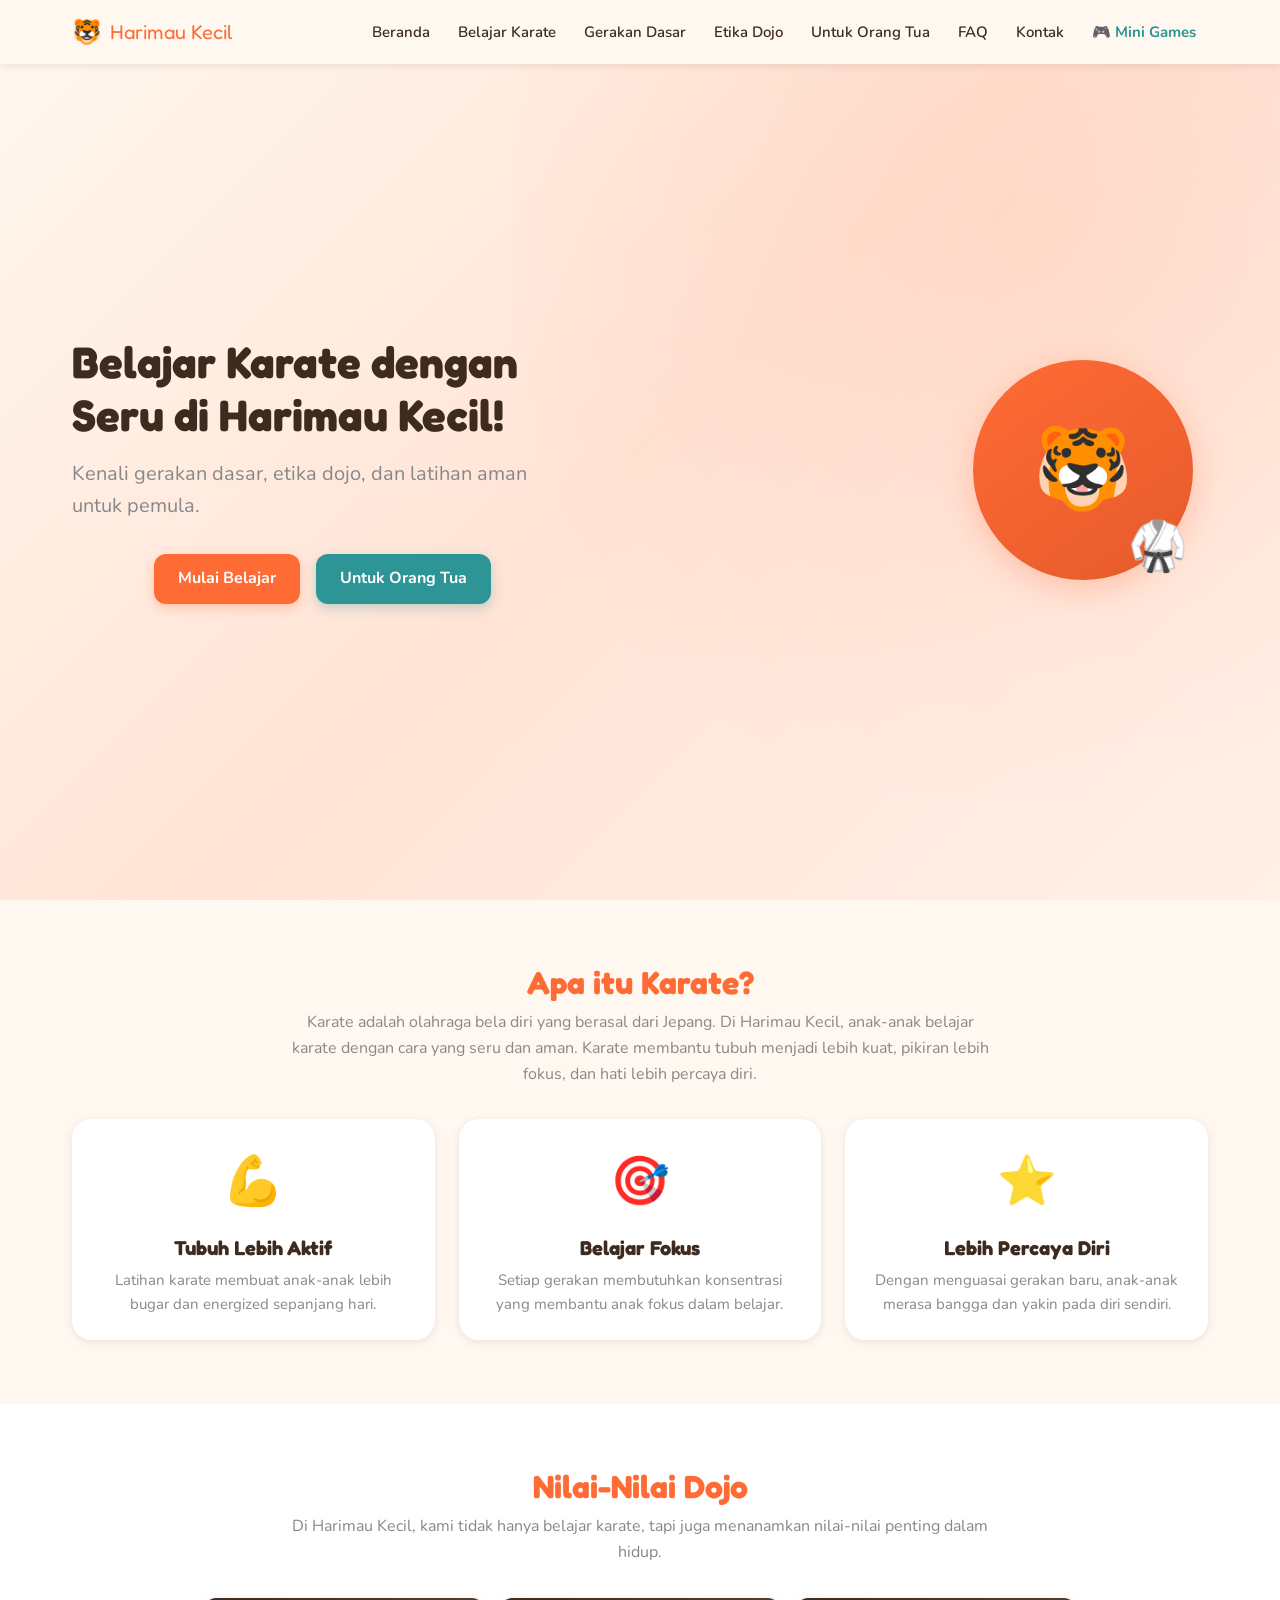
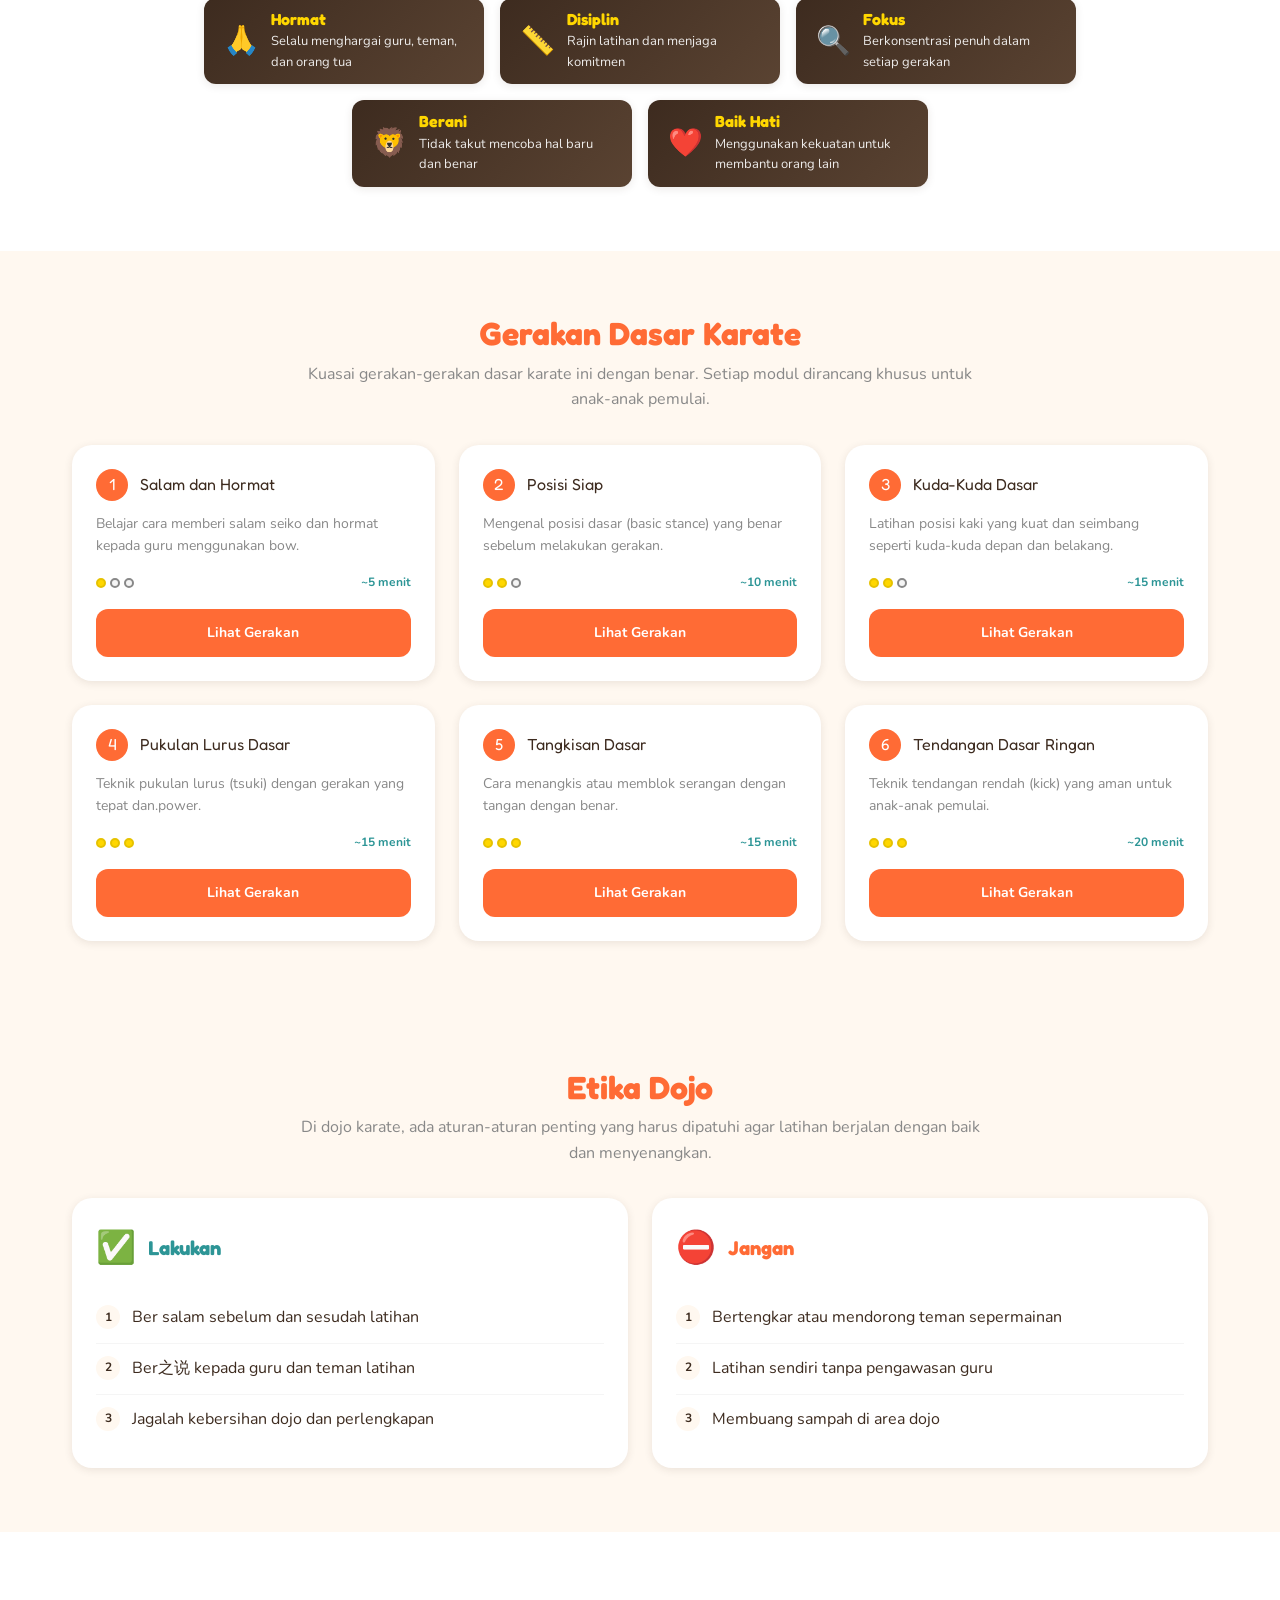
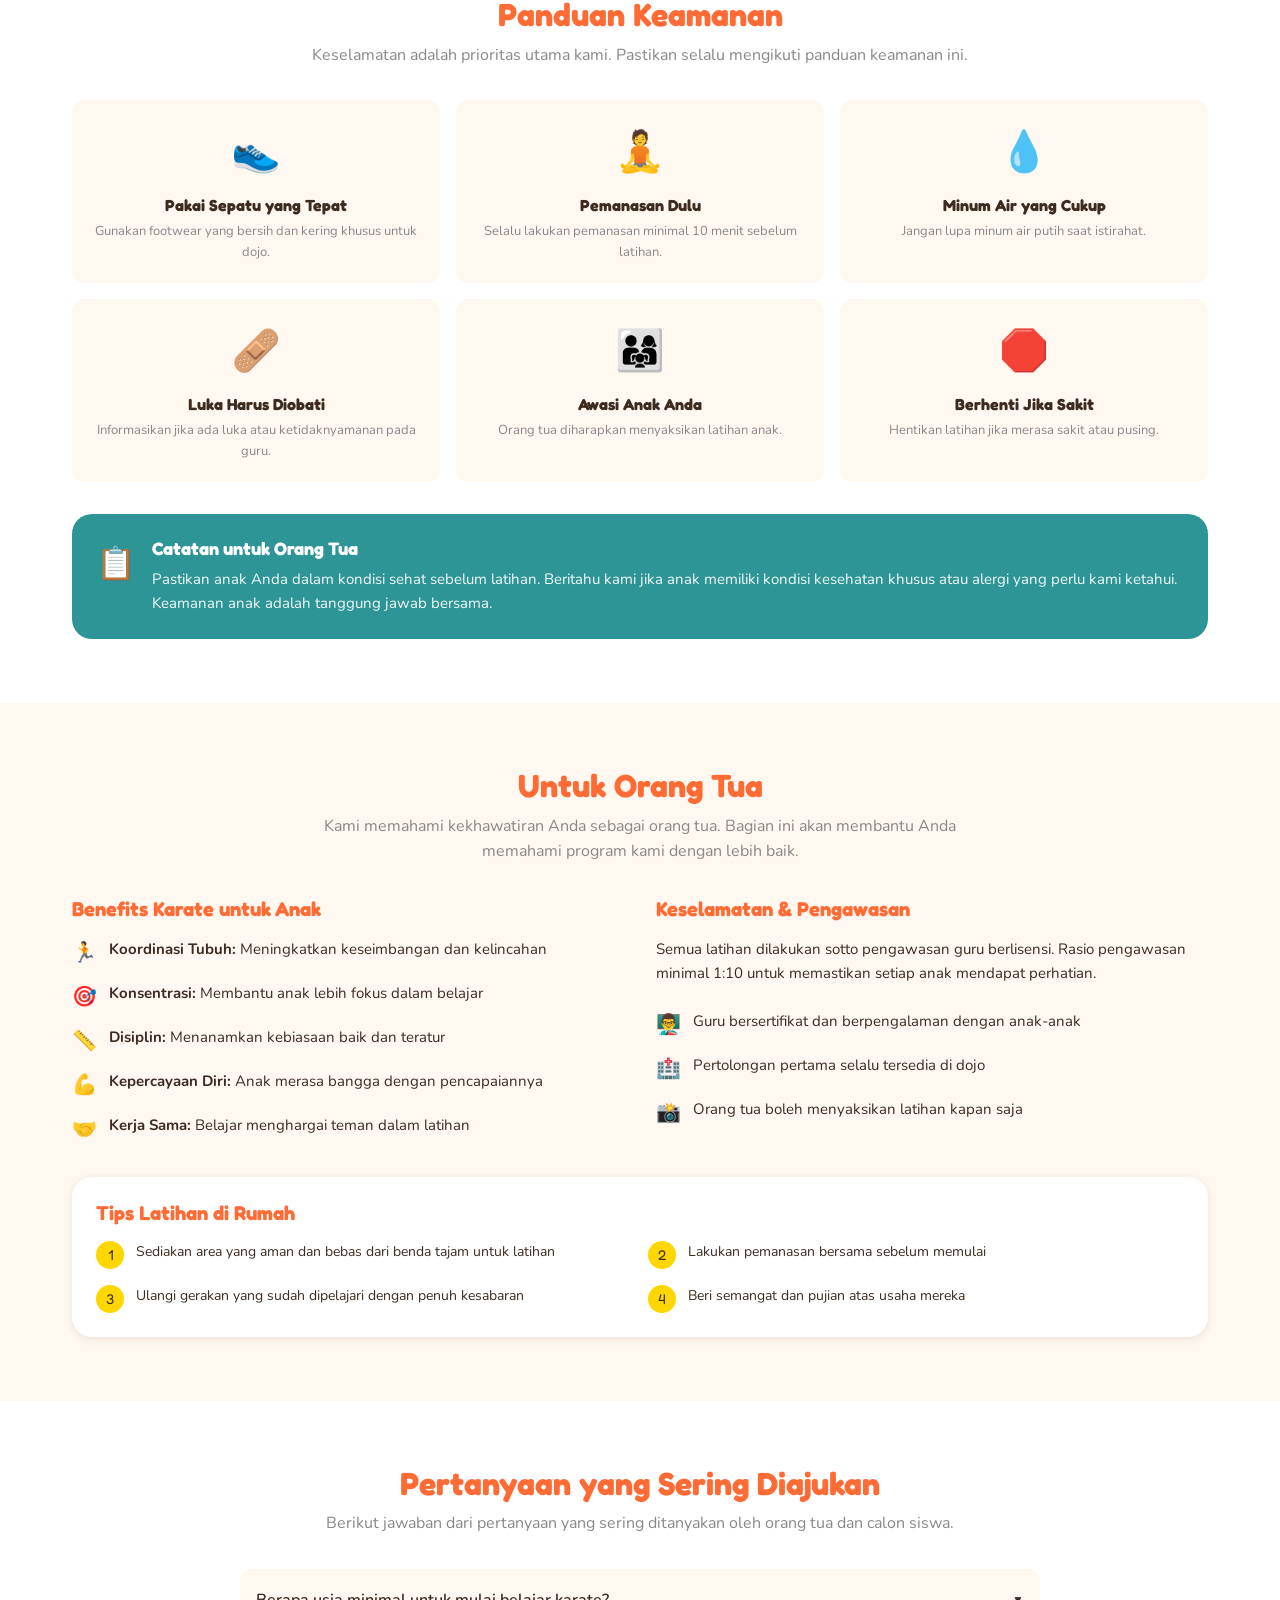
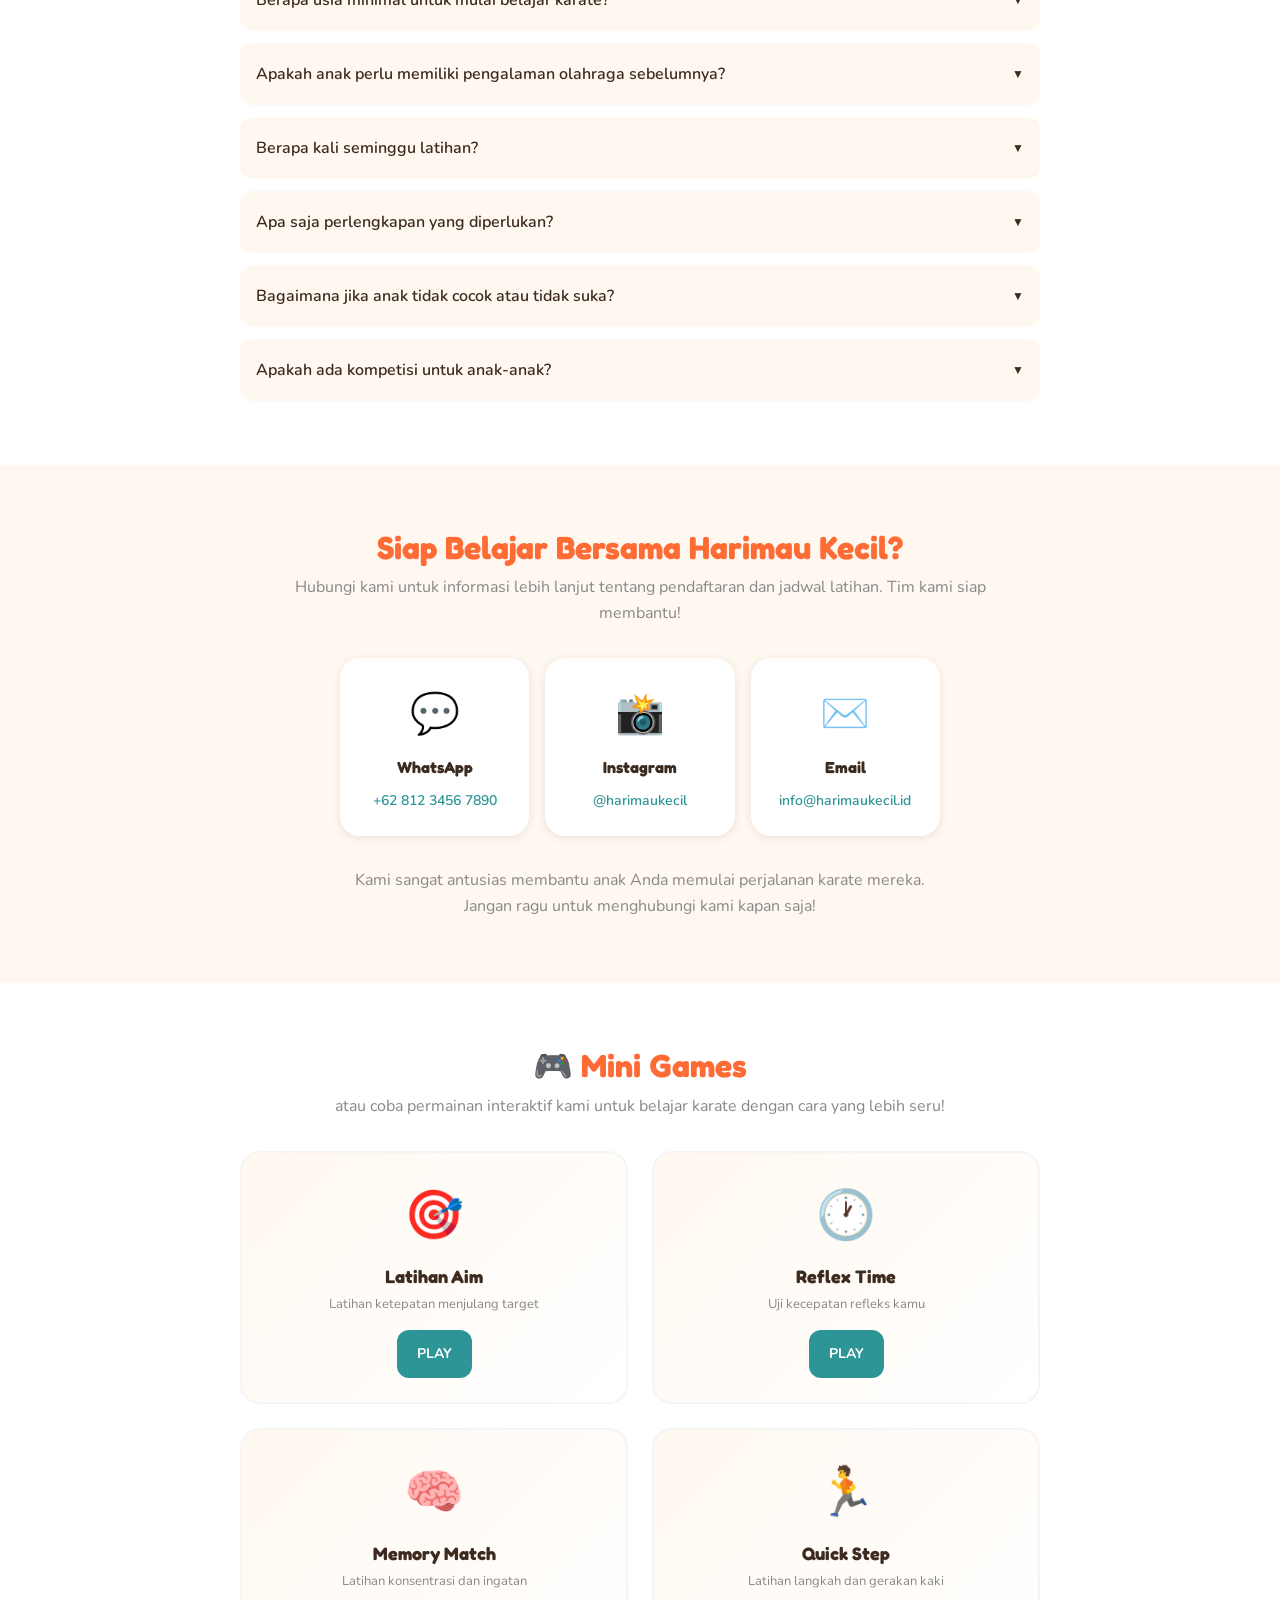
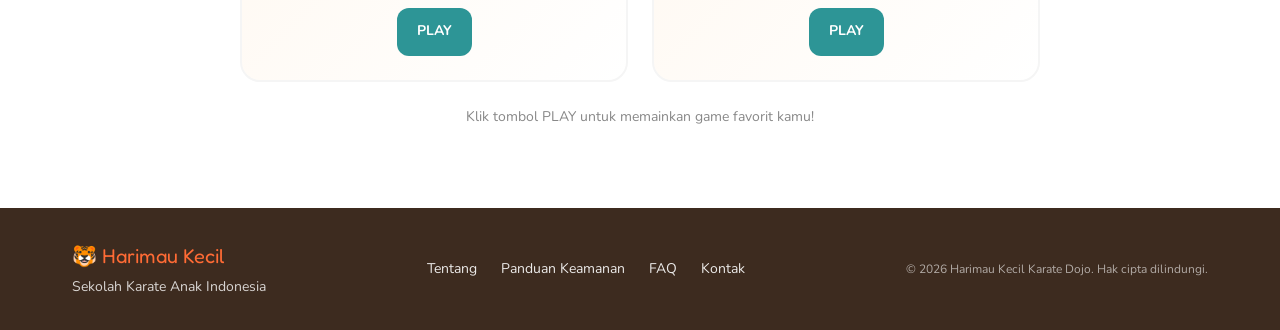
==== harimau-kecil/index.html @ 551cb2fc "feat: add Harimau Kecil info site as /harimau-kecil - 12-section mobile-first Bahasa Indonesia singl" ====
<!DOCTYPE html>
<html lang="id">
<head>
  <meta charset="UTF-8">
  <meta name="viewport" content="width=device-width, initial-scale=1.0">
  <meta name="description" content="Harimau Kecil - Sekolah Karate untuk anak-anak di Indonesia. Belajar karate dengan seru dan aman untuk usia 5-12 tahun.">
  <title>Harimau Kecil - Sekolah Karate Anak</title>
  <link rel="preconnect" href="https://fonts.googleapis.com">
  <link rel="preconnect" href="https://fonts.gstatic.com" crossorigin>
  <link href="https://fonts.googleapis.com/css2?family=Fredoka+One&family=Nunito:wght@400;600;700&display=swap" rel="stylesheet">
  <link rel="stylesheet" href="css/style.css">
</head>
<body>
  <!-- Header -->
  <header class="header" id="header">
    <div class="container header-inner">
      <a href="#beranda" class="logo" aria-label="Harimau Kecil - Beranda">
        <span class="logo-icon">🐯</span>
        <span class="logo-text">Harimau Kecil</span>
      </a>
      <button class="hamburger" id="hamburger" aria-label="Buka menu navigasi" aria-expanded="false">
        <span class="hamburger-line"></span>
        <span class="hamburger-line"></span>
        <span class="hamburger-line"></span>
      </button>
      <nav class="nav" id="nav" aria-label="Navigasi utama">
        <ul class="nav-list">
          <li><a href="#beranda" class="nav-link">Beranda</a></li>
          <li><a href="#belajar" class="nav-link">Belajar Karate</a></li>
          <li><a href="#gerakan" class="nav-link">Gerakan Dasar</a></li>
          <li><a href="#etika" class="nav-link">Etika Dojo</a></li>
          <li><a href="#ortu" class="nav-link">Untuk Orang Tua</a></li>
          <li><a href="#faq" class="nav-link">FAQ</a></li>
          <li><a href="#kontak" class="nav-link">Kontak</a></li>
          <li><a href="/karate-dojo/index.html" class="nav-link nav-games">🎮 Mini Games</a></li>
        </ul>
      </nav>
    </div>
  </header>

  <main>
    <!-- Hero Section -->
    <section class="hero" id="beranda">
      <div class="hero-bg"></div>
      <div class="container hero-content">
        <div class="hero-text">
          <h1 class="hero-title">Belajar Karate dengan Seru di Harimau Kecil!</h1>
          <p class="hero-subtitle">Kenali gerakan dasar, etika dojo, dan latihan aman untuk pemula.</p>
          <div class="hero-cta">
            <a href="#belajar" class="btn btn-primary">Mulai Belajar</a>
            <a href="#ortu" class="btn btn-secondary">Untuk Orang Tua</a>
          </div>
        </div>
        <div class="hero-mascot" aria-label="Mascot harimau kecil berlatih karate">
          <div class="mascot-area">
            <span class="mascot-emoji">🐯</span>
            <span class="mascot-emoji mascot-kick">🥋</span>
          </div>
        </div>
      </div>
    </section>

    <!-- Apa itu Karate -->
    <section class="section" id="belajar">
      <div class="container">
        <h2 class="section-title">Apa itu Karate?</h2>
        <p class="section-intro">Karate adalah olahraga bela diri yang berasal dari Jepang. Di Harimau Kecil, anak-anak belajar karate dengan cara yang seru dan aman. Karate membantu tubuh menjadi lebih kuat, pikiran lebih fokus, dan hati lebih percaya diri.</p>
        <div class="benefits-grid">
          <div class="benefit-card" data-animate="fade-up">
            <div class="benefit-icon">💪</div>
            <h3 class="benefit-title">Tubuh Lebih Aktif</h3>
            <p class="benefit-desc">Latihan karate membuat anak-anak lebih bugar dan energized sepanjang hari.</p>
          </div>
          <div class="benefit-card" data-animate="fade-up">
            <div class="benefit-icon">🎯</div>
            <h3 class="benefit-title">Belajar Fokus</h3>
            <p class="benefit-desc">Setiap gerakan membutuhkan konsentrasi yang membantu anak fokus dalam belajar.</p>
          </div>
          <div class="benefit-card" data-animate="fade-up">
            <div class="benefit-icon">⭐</div>
            <h3 class="benefit-title">Lebih Percaya Diri</h3>
            <p class="benefit-desc">Dengan menguasai gerakan baru, anak-anak merasa bangga dan yakin pada diri sendiri.</p>
          </div>
        </div>
      </div>
    </section>

    <!-- Nilai Dojo -->
    <section class="section section-nilai" id="nilai">
      <div class="container">
        <h2 class="section-title">Nilai-Nilai Dojo</h2>
        <p class="section-intro">Di Harimau Kecil, kami tidak hanya belajar karate, tapi juga menanamkan nilai-nilai penting dalam hidup.</p>
        <div class="nilai-badges">
          <div class="nilai-badge" data-animate="fade-up">
            <div class="nilai-icon">🙏</div>
            <div class="nilai-content">
              <h3 class="nilai-title">Hormat</h3>
              <p class="nilai-desc">Selalu menghargai guru, teman, dan orang tua</p>
            </div>
          </div>
          <div class="nilai-badge" data-animate="fade-up">
            <div class="nilai-icon">📏</div>
            <div class="nilai-content">
              <h3 class="nilai-title">Disiplin</h3>
              <p class="nilai-desc">Rajin latihan dan menjaga komitmen</p>
            </div>
          </div>
          <div class="nilai-badge" data-animate="fade-up">
            <div class="nilai-icon">🔍</div>
            <div class="nilai-content">
              <h3 class="nilai-title">Fokus</h3>
              <p class="nilai-desc">Berkonsentrasi penuh dalam setiap gerakan</p>
            </div>
          </div>
          <div class="nilai-badge" data-animate="fade-up">
            <div class="nilai-icon">🦁</div>
            <div class="nilai-content">
              <h3 class="nilai-title">Berani</h3>
              <p class="nilai-desc">Tidak takut mencoba hal baru dan benar</p>
            </div>
          </div>
          <div class="nilai-badge" data-animate="fade-up">
            <div class="nilai-icon">❤️</div>
            <div class="nilai-content">
              <h3 class="nilai-title">Baik Hati</h3>
              <p class="nilai-desc">Menggunakan kekuatan untuk membantu orang lain</p>
            </div>
          </div>
        </div>
      </div>
    </section>

    <!-- Gerakan Dasar -->
    <section class="section" id="gerakan">
      <div class="container">
        <h2 class="section-title">Gerakan Dasar Karate</h2>
        <p class="section-intro">Kuasai gerakan-gerakan dasar karate ini dengan benar. Setiap modul dirancang khusus untuk anak-anak pemulai.</p>
        <div class="modules-grid">
          <!-- Modul 1 -->
          <div class="module-card" data-animate="fade-up">
            <div class="module-header">
              <span class="module-number">1</span>
              <span class="module-title">Salam dan Hormat</span>
            </div>
            <p class="module-desc">Belajar cara memberi salam seiko dan hormat kepada guru menggunakan bow.</p>
            <div class="module-meta">
              <div class="difficulty">
                <span class="dot dot-filled"></span>
                <span class="dot"></span>
                <span class="dot"></span>
              </div>
              <span class="time-estimate">~5 menit</span>
            </div>
            <button class="btn btn-module" data-module="1" aria-label="Lihat gerakan Modul 1">Lihat Gerakan</button>
          </div>

          <!-- Modul 2 -->
          <div class="module-card" data-animate="fade-up">
            <div class="module-header">
              <span class="module-number">2</span>
              <span class="module-title">Posisi Siap</span>
            </div>
            <p class="module-desc">Mengenal posisi dasar (basic stance) yang benar sebelum melakukan gerakan.</p>
            <div class="module-meta">
              <div class="difficulty">
                <span class="dot dot-filled"></span>
                <span class="dot dot-filled"></span>
                <span class="dot"></span>
              </div>
              <span class="time-estimate">~10 menit</span>
            </div>
            <button class="btn btn-module" data-module="2" aria-label="Lihat gerakan Modul 2">Lihat Gerakan</button>
          </div>

          <!-- Modul 3 -->
          <div class="module-card" data-animate="fade-up">
            <div class="module-header">
              <span class="module-number">3</span>
              <span class="module-title">Kuda-Kuda Dasar</span>
            </div>
            <p class="module-desc">Latihan posisi kaki yang kuat dan seimbang seperti kuda-kuda depan dan belakang.</p>
            <div class="module-meta">
              <div class="difficulty">
                <span class="dot dot-filled"></span>
                <span class="dot dot-filled"></span>
                <span class="dot"></span>
              </div>
              <span class="time-estimate">~15 menit</span>
            </div>
            <button class="btn btn-module" data-module="3" aria-label="Lihat gerakan Modul 3">Lihat Gerakan</button>
          </div>

          <!-- Modul 4 -->
          <div class="module-card" data-animate="fade-up">
            <div class="module-header">
              <span class="module-number">4</span>
              <span class="module-title">Pukulan Lurus Dasar</span>
            </div>
            <p class="module-desc">Teknik pukulan lurus (tsuki) dengan gerakan yang tepat dan.power.</p>
            <div class="module-meta">
              <div class="difficulty">
                <span class="dot dot-filled"></span>
                <span class="dot dot-filled"></span>
                <span class="dot dot-filled"></span>
              </div>
              <span class="time-estimate">~15 menit</span>
            </div>
            <button class="btn btn-module" data-module="4" aria-label="Lihat gerakan Modul 4">Lihat Gerakan</button>
          </div>

          <!-- Modul 5 -->
          <div class="module-card" data-animate="fade-up">
            <div class="module-header">
              <span class="module-number">5</span>
              <span class="module-title">Tangkisan Dasar</span>
            </div>
            <p class="module-desc">Cara menangkis atau memblok serangan dengan tangan dengan benar.</p>
            <div class="module-meta">
              <div class="difficulty">
                <span class="dot dot-filled"></span>
                <span class="dot dot-filled"></span>
                <span class="dot dot-filled"></span>
              </div>
              <span class="time-estimate">~15 menit</span>
            </div>
            <button class="btn btn-module" data-module="5" aria-label="Lihat gerakan Modul 5">Lihat Gerakan</button>
          </div>

          <!-- Modul 6 -->
          <div class="module-card" data-animate="fade-up">
            <div class="module-header">
              <span class="module-number">6</span>
              <span class="module-title">Tendangan Dasar Ringan</span>
            </div>
            <p class="module-desc">Teknik tendangan rendah (kick) yang aman untuk anak-anak pemulai.</p>
            <div class="module-meta">
              <div class="difficulty">
                <span class="dot dot-filled"></span>
                <span class="dot dot-filled"></span>
                <span class="dot dot-filled"></span>
              </div>
              <span class="time-estimate">~20 menit</span>
            </div>
            <button class="btn btn-module" data-module="6" aria-label="Lihat gerakan Modul 6">Lihat Gerakan</button>
          </div>
        </div>
      </div>
    </section>

    <!-- Etika Dojo -->
    <section class="section section-etika" id="etika">
      <div class="container">
        <h2 class="section-title">Etika Dojo</h2>
        <p class="section-intro">Di dojo karate, ada aturan-aturan penting yang harus dipatuhi agar latihan berjalan dengan baik dan menyenangkan.</p>
        <div class="etika-grid">
          <div class="etika-card etika-do" data-animate="fade-up">
            <div class="etika-header">
              <span class="etika-icon">✅</span>
              <h3 class="etika-title">Lakukan</h3>
            </div>
            <ul class="etika-list">
              <li>
                <span class="etika-bullet">1</span>
                <span>Ber salam sebelum dan sesudah latihan</span>
              </li>
              <li>
                <span class="etika-bullet">2</span>
                <span>Ber之说 kepada guru dan teman latihan</span>
              </li>
              <li>
                <span class="etika-bullet">3</span>
                <span>Jagalah kebersihan dojo dan perlengkapan</span>
              </li>
            </ul>
          </div>
          <div class="etika-card etika-dont" data-animate="fade-up">
            <div class="etika-header">
              <span class="etika-icon">⛔</span>
              <h3 class="etika-title">Jangan</h3>
            </div>
            <ul class="etika-list">
              <li>
                <span class="etika-bullet">1</span>
                <span>Bertengkar atau mendorong teman sepermainan</span>
              </li>
              <li>
                <span class="etika-bullet">2</span>
                <span>Latihan sendiri tanpa pengawasan guru</span>
              </li>
              <li>
                <span class="etika-bullet">3</span>
                <span>Membuang sampah di area dojo</span>
              </li>
            </ul>
          </div>
        </div>
      </div>
    </section>

    <!-- Keamanan -->
    <section class="section section-keamanan" id="keamanan">
      <div class="container">
        <h2 class="section-title">Panduan Keamanan</h2>
        <p class="section-intro">Keselamatan adalah prioritas utama kami. Pastikan selalu mengikuti panduan keamanan ini.</p>
        <div class="safety-grid">
          <div class="safety-card" data-animate="fade-up">
            <div class="safety-icon">👟</div>
            <h3 class="safety-title">Pakai Sepatu yang Tepat</h3>
            <p class="safety-desc">Gunakan footwear yang bersih dan kering khusus untuk dojo.</p>
          </div>
          <div class="safety-card" data-animate="fade-up">
            <div class="safety-icon">🧘</div>
            <h3 class="safety-title">Pemanasan Dulu</h3>
            <p class="safety-desc">Selalu lakukan pemanasan minimal 10 menit sebelum latihan.</p>
          </div>
          <div class="safety-card" data-animate="fade-up">
            <div class="safety-icon">💧</div>
            <h3 class="safety-title">Minum Air yang Cukup</h3>
            <p class="safety-desc">Jangan lupa minum air putih saat istirahat.</p>
          </div>
          <div class="safety-card" data-animate="fade-up">
            <div class="safety-icon">🩹</div>
            <h3 class="safety-title">Luka Harus Diobati</h3>
            <p class="safety-desc">Informasikan jika ada luka atau ketidaknyamanan pada guru.</p>
          </div>
          <div class="safety-card" data-animate="fade-up">
            <div class="safety-icon">👨‍👩‍👧</div>
            <h3 class="safety-title">Awasi Anak Anda</h3>
            <p class="safety-desc">Orang tua diharapkan menyaksikan latihan anak.</p>
          </div>
          <div class="safety-card" data-animate="fade-up">
            <div class="safety-icon">🛑</div>
            <h3 class="safety-title">Berhenti Jika Sakit</h3>
            <p class="safety-desc">Hentikan latihan jika merasa sakit atau pusing.</p>
          </div>
        </div>
        <div class="parent-note" data-animate="fade-up">
          <div class="parent-note-icon">📋</div>
          <div class="parent-note-content">
            <h4 class="parent-note-title">Catatan untuk Orang Tua</h4>
            <p class="parent-note-text">Pastikan anak Anda dalam kondisi sehat sebelum latihan. Beritahu kami jika anak memiliki kondisi kesehatan khusus atau alergi yang perlu kami ketahui. Keamanan anak adalah tanggung jawab bersama.</p>
          </div>
        </div>
      </div>
    </section>

    <!-- Untuk Orang Tua -->
    <section class="section section-ortu" id="ortu">
      <div class="container">
        <h2 class="section-title">Untuk Orang Tua</h2>
        <p class="section-intro">Kami memahami kekhawatiran Anda sebagai orang tua. Bagian ini akan membantu Anda memahami program kami dengan lebih baik.</p>
        
        <div class="ortu-grid">
          <div class="ortu-benefits" data-animate="fade-up">
            <h3 class="ortu-subtitle">Benefits Karate untuk Anak</h3>
            <ul class="ortu-list">
              <li>
                <span class="ortu-icon">🏃</span>
                <span><strong>Koordinasi Tubuh:</strong> Meningkatkan keseimbangan dan kelincahan</span>
              </li>
              <li>
                <span class="ortu-icon">🎯</span>
                <span><strong>Konsentrasi:</strong> Membantu anak lebih fokus dalam belajar</span>
              </li>
              <li>
                <span class="ortu-icon">📏</span>
                <span><strong>Disiplin:</strong> Menanamkan kebiasaan baik dan teratur</span>
              </li>
              <li>
                <span class="ortu-icon">💪</span>
                <span><strong>Kepercayaan Diri:</strong> Anak merasa bangga dengan pencapaiannya</span>
              </li>
              <li>
                <span class="ortu-icon">🤝</span>
                <span><strong>Kerja Sama:</strong> Belajar menghargai teman dalam latihan</span>
              </li>
            </ul>
          </div>
          
          <div class="ortu-safety" data-animate="fade-up">
            <h3 class="ortu-subtitle">Keselamatan & Pengawasan</h3>
            <p class="ortu-text">Semua latihan dilakukan sotto pengawasan guru berlisensi. Rasio pengawasan minimal 1:10 untuk memastikan setiap anak mendapat perhatian.</p>
            <ul class="ortu-list">
              <li>
                <span class="ortu-icon">👨‍🏫</span>
                <span>Guru bersertifikat dan berpengalaman dengan anak-anak</span>
              </li>
              <li>
                <span class="ortu-icon">🏥</span>
                <span>Pertolongan pertama selalu tersedia di dojo</span>
              </li>
              <li>
                <span class="ortu-icon">📸</span>
                <span>Orang tua boleh menyaksikan latihan kapan saja</span>
              </li>
            </ul>
          </div>
        </div>
        
        <div class="home-practice" data-animate="fade-up">
          <h3 class="ortu-subtitle">Tips Latihan di Rumah</h3>
          <div class="practice-tips">
            <div class="practice-tip">
              <span class="practice-number">1</span>
              <p>Sediakan area yang aman dan bebas dari benda tajam untuk latihan</p>
            </div>
            <div class="practice-tip">
              <span class="practice-number">2</span>
              <p>Lakukan pemanasan bersama sebelum memulai</p>
            </div>
            <div class="practice-tip">
              <span class="practice-number">3</span>
              <p>Ulangi gerakan yang sudah dipelajari dengan penuh kesabaran</p>
            </div>
            <div class="practice-tip">
              <span class="practice-number">4</span>
              <p>Beri semangat dan pujian atas usaha mereka</p>
            </div>
          </div>
        </div>
      </div>
    </section>

    <!-- FAQ -->
    <section class="section section-faq" id="faq">
      <div class="container">
        <h2 class="section-title">Pertanyaan yang Sering Diajukan</h2>
        <p class="section-intro">Berikut jawaban dari pertanyaan yang sering ditanyakan oleh orang tua dan calon siswa.</p>
        <div class="faq-list" role="list">
          <div class="faq-item" role="listitem">
            <button class="faq-question" aria-expanded="false" aria-controls="faq-1">
              <span class="faq-question-text">Berapa usia minimal untuk mulai belajar karate?</span>
              <span class="faq-icon" aria-hidden="true">▼</span>
            </button>
            <div class="faq-answer" id="faq-1" hidden>
              <p>Usia minimal untuk bergabung adalah 5 tahun. Pada usia ini, anak sudah memiliki kemampuan motorik yang cukup untuk mengikuti latihan dasar dengan baik.</p>
            </div>
          </div>
          <div class="faq-item" role="listitem">
            <button class="faq-question" aria-expanded="false" aria-controls="faq-2">
              <span class="faq-question-text">Apakah anak perlu memiliki pengalaman olahraga sebelumnya?</span>
              <span class="faq-icon" aria-hidden="true">▼</span>
            </button>
            <div class="faq-answer" id="faq-2" hidden>
              <p>Tidak perlu. Program kami dirancang khusus untuk pemula. Anak akan belajar semua gerakan dasar dari awal secara bertahap.</p>
            </div>
          </div>
          <div class="faq-item" role="listitem">
            <button class="faq-question" aria-expanded="false" aria-controls="faq-3">
              <span class="faq-question-text">Berapa kali seminggu latihan?</span>
              <span class="faq-icon" aria-hidden="true">▼</span>
            </button>
            <div class="faq-answer" id="faq-3" hidden>
              <p>Untuk pemula, kami menyarankan 2 kali seminggu. Seiring kemajuan, frekuensi dapat ditambah sesuai kemampuan dan jadwal anak.</p>
            </div>
          </div>
          <div class="faq-item" role="listitem">
            <button class="faq-question" aria-expanded="false" aria-controls="faq-4">
              <span class="faq-question-text">Apa saja perlengkapan yang diperlukan?</span>
              <span class="faq-icon" aria-hidden="true">▼</span>
            </button>
            <div class="faq-answer" id="faq-4" hidden>
              <p>Untuk pemula, anak只需要 pakaian longgar yang nyaman dan bersih. Peralatan seperti pet (bantalan) dan helm akan disediakan oleh dojo.</p>
            </div>
          </div>
          <div class="faq-item" role="listitem">
            <button class="faq-question" aria-expanded="false" aria-controls="faq-5">
              <span class="faq-question-text">Bagaimana jika anak tidak cocok atau tidak suka?</span>
              <span class="faq-icon" aria-hidden="true">▼</span>
            </button>
            <div class="faq-answer" id="faq-5" hidden>
              <p>Kami menyediakan masa percobaan 4 pertemuan. Jika setelah itu anak tidak cocok, kami akan mengembalikan biaya sisa latihan. Kebahagiaan anak adalah prioritas kami.</p>
            </div>
          </div>
          <div class="faq-item" role="listitem">
            <button class="faq-question" aria-expanded="false" aria-controls="faq-6">
              <span class="faq-question-text">Apakah ada kompetisi untuk anak-anak?</span>
              <span class="faq-icon" aria-hidden="true">▼</span>
            </button>
            <div class="faq-answer" id="faq-6" hidden>
              <p>Ya, kami mengikuti kompetisi lokal dan nasional untuk anak-anak. Keikutsertaan adalah opsional dan berdasarkan kesiapan anak.</p>
            </div>
          </div>
        </div>
      </div>
    </section>

    <!-- Kontak -->
    <section class="section section-kontak" id="kontak">
      <div class="container">
        <h2 class="section-title">Siap Belajar Bersama Harimau Kecil?</h2>
        <p class="section-intro">Hubungi kami untuk informasi lebih lanjut tentang pendaftaran dan jadwal latihan. Tim kami siap membantu!</p>
        <div class="kontak-grid">
          <a href="https://wa.me/6281234567890" class="kontak-card" data-animate="fade-up" aria-label="Hubungi via WhatsApp">
            <div class="kontak-icon">💬</div>
            <h3 class="kontak-title">WhatsApp</h3>
            <p class="kontak-info">+62 812 3456 7890</p>
          </a>
          <a href="https://instagram.com/harimaukecil" class="kontak-card" data-animate="fade-up" aria-label="Ikuti di Instagram">
            <div class="kontak-icon">📸</div>
            <h3 class="kontak-title">Instagram</h3>
            <p class="kontak-info">@harimaukecil</p>
          </a>
          <a href="mailto:info@harimaukecil.id" class="kontak-card" data-animate="fade-up" aria-label="Kirim email">
            <div class="kontak-icon">✉️</div>
            <h3 class="kontak-title">Email</h3>
            <p class="kontak-info">info@harimaukecil.id</p>
          </a>
        </div>
        <p class="kontak-closing" data-animate="fade-up">Kami sangat antusias membantu anak Anda memulai perjalanan karate mereka. Jangan ragu untuk menghubungi kami kapan saja!</p>
      </div>
    </section>

    <!-- Mini Games -->
    <section class="section section-games" id="games">
      <div class="container">
        <h2 class="section-title">🎮 Mini Games</h2>
        <p class="section-intro">atau coba permainan interaktif kami untuk belajar karate dengan cara yang lebih seru!</p>
        <div class="games-grid">
          <div class="game-card" data-animate="fade-up">
            <div class="game-icon">🎯</div>
            <h3 class="game-title">Latihan Aim</h3>
            <p class="game-desc">Latihan ketepatan menjulang target</p>
            <a href="/karate-dojo/index.html?game=aim" class="btn btn-game">PLAY</a>
          </div>
          <div class="game-card" data-animate="fade-up">
            <div class="game-icon">🕐</div>
            <h3 class="game-title">Reflex Time</h3>
            <p class="game-desc">Uji kecepatan refleks kamu</p>
            <a href="/karate-dojo/index.html?game=reflex" class="btn btn-game">PLAY</a>
          </div>
          <div class="game-card" data-animate="fade-up">
            <div class="game-icon">🧠</div>
            <h3 class="game-title">Memory Match</h3>
            <p class="game-desc">Latihan konsentrasi dan ingatan</p>
            <a href="/karate-dojo/index.html?game=memory" class="btn btn-game">PLAY</a>
          </div>
          <div class="game-card" data-animate="fade-up">
            <div class="game-icon">🏃</div>
            <h3 class="game-title">Quick Step</h3>
            <p class="game-desc">Latihan langkah dan gerakan kaki</p>
            <a href="/karate-dojo/index.html?game=step" class="btn btn-game">PLAY</a>
          </div>
        </div>
        <p class="games-note" data-animate="fade-up">Klik tombol PLAY untuk memainkan game favorit kamu!</p>
      </div>
    </section>
  </main>

  <!-- Footer -->
  <footer class="footer">
    <div class="container footer-inner">
      <div class="footer-brand">
        <span class="footer-logo">🐯 Harimau Kecil</span>
        <p class="footer-tagline">Sekolah Karate Anak Indonesia</p>
      </div>
      <nav class="footer-nav" aria-label="Navigasi footer">
        <ul class="footer-links">
          <li><a href="#belajar">Tentang</a></li>
          <li><a href="#keamanan">Panduan Keamanan</a></li>
          <li><a href="#faq">FAQ</a></li>
          <li><a href="#kontak">Kontak</a></li>
        </ul>
      </nav>
      <p class="footer-copy">© 2026 Harimau Kecil Karate Dojo. Hak cipta dilindungi.</p>
    </div>
  </footer>

  <!-- Modal for lesson modules -->
  <div class="modal" id="lesson-modal" role="dialog" aria-modal="true" aria-labelledby="modal-title" hidden>
    <div class="modal-overlay" data-close-modal></div>
    <div class="modal-content">
      <button class="modal-close" data-close-modal aria-label="Tutup modal">
        <span>×</span>
      </button>
      <h3 class="modal-title" id="modal-title">Modul</h3>
      <div class="modal-body" id="modal-body">
        <!-- Content will be injected by JS -->
      </div>
    </div>
  </div>

  <script src="js/main.js"></script>
</body>
</html>
---- harimau-kecil/css/style.css ----
/* ========================================
   Harimau Kecil - Karate Dojo CSS
   Mobile-First Responsive Design
   ======================================== */

/* CSS Custom Properties */
:root {
  --color-primary: #FF6B35;
  --color-primary-dark: #e55a2b;
  --color-bg: #FFF8F0;
  --color-text: #3D2B1F;
  --color-accent: #2D9596;
  --color-accent-dark: #247b7c;
  --color-badge: #FFD700;
  --color-badge-dark: #e6c200;
  --color-white: #ffffff;
  --color-gray-light: #f5f5f5;
  --color-gray: #888888;
  --color-shadow: rgba(61, 43, 31, 0.1);
  --font-heading: 'Fredoka One', cursive;
  --font-body: 'Nunito', sans-serif;
  --transition-fast: 0.2s ease;
  --transition-normal: 0.3s ease;
  --transition-slow: 0.5s ease;
  --radius-sm: 8px;
  --radius-md: 12px;
  --radius-lg: 20px;
  --radius-full: 50%;
  --shadow-sm: 0 2px 8px var(--color-shadow);
  --shadow-md: 0 4px 16px var(--color-shadow);
  --shadow-lg: 0 8px 32px var(--color-shadow);
}

/* Reset & Base */
*, *::before, *::after {
  box-sizing: border-box;
  margin: 0;
  padding: 0;
}

html {
  scroll-behavior: smooth;
  font-size: 16px;
}

@media (prefers-reduced-motion: reduce) {
  html {
    scroll-behavior: auto;
  }
  *, *::before, *::after {
    animation-duration: 0.01ms !important;
    animation-iteration-count: 1 !important;
    transition-duration: 0.01ms !important;
  }
}

body {
  font-family: var(--font-body);
  font-size: 1rem;
  line-height: 1.6;
  color: var(--color-text);
  background-color: var(--color-bg);
  overflow-x: hidden;
  -webkit-font-smoothing: antialiased;
  -moz-osx-font-smoothing: grayscale;
}

img {
  max-width: 100%;
  height: auto;
  display: block;
}

button {
  font-family: inherit;
  cursor: pointer;
  border: none;
  background: none;
}

a {
  text-decoration: none;
  color: inherit;
}

ul, ol {
  list-style: none;
}

/* Typography */
h1, h2, h3, h4 {
  font-family: var(--font-heading);
  line-height: 1.2;
  color: var(--color-text);
}

h1 { font-size: clamp(1.75rem, 5vw, 2.5rem); }
h2 { font-size: clamp(1.5rem, 4vw, 2rem); }
h3 { font-size: clamp(1.125rem, 3vw, 1.5rem); }
h4 { font-size: 1.125rem; }

p {
  margin-bottom: 1rem;
}

/* Container */
.container {
  width: 100%;
  max-width: 1200px;
  margin: 0 auto;
  padding: 0 1rem;
}

@media (min-width: 768px) {
  .container {
    padding: 0 2rem;
  }
}

/* ========================================
   Header
   ======================================== */
.header {
  position: fixed;
  top: 0;
  left: 0;
  right: 0;
  z-index: 1000;
  background-color: var(--color-bg);
  box-shadow: var(--shadow-sm);
  transition: box-shadow var(--transition-normal);
}

.header.scrolled {
  box-shadow: var(--shadow-md);
}

.header-inner {
  display: flex;
  align-items: center;
  justify-content: space-between;
  height: 64px;
}

.logo {
  display: flex;
  align-items: center;
  gap: 0.5rem;
  font-family: var(--font-heading);
  font-size: 1.25rem;
  color: var(--color-primary);
  transition: transform var(--transition-fast);
}

.logo:hover {
  transform: scale(1.05);
}

.logo-icon {
  font-size: 1.5rem;
}

.logo-text {
  display: none;
}

@media (min-width: 480px) {
  .logo-text {
    display: inline;
  }
}

/* Hamburger */
.hamburger {
  display: flex;
  flex-direction: column;
  justify-content: center;
  align-items: center;
  width: 44px;
  height: 44px;
  gap: 5px;
  z-index: 1001;
}

.hamburger-line {
  display: block;
  width: 24px;
  height: 3px;
  background-color: var(--color-text);
  border-radius: 2px;
  transition: var(--transition-fast);
}

.hamburger.active .hamburger-line:nth-child(1) {
  transform: rotate(45deg) translate(5px, 6px);
}

.hamburger.active .hamburger-line:nth-child(2) {
  opacity: 0;
}

.hamburger.active .hamburger-line:nth-child(3) {
  transform: rotate(-45deg) translate(5px, -6px);
}

/* Navigation */
.nav {
  position: fixed;
  top: 0;
  right: -100%;
  width: 80%;
  max-width: 320px;
  height: 100vh;
  background-color: var(--color-white);
  box-shadow: var(--shadow-lg);
  transition: right var(--transition-normal);
  z-index: 1000;
  padding-top: 80px;
  overflow-y: auto;
}

.nav.active {
  right: 0;
}

.nav-list {
  display: flex;
  flex-direction: column;
  padding: 1rem;
}

.nav-link {
  display: block;
  padding: 0.875rem 1rem;
  font-size: 1rem;
  font-weight: 600;
  color: var(--color-text);
  border-radius: var(--radius-sm);
  transition: background-color var(--transition-fast), color var(--transition-fast);
}

.nav-link:hover,
.nav-link:focus {
  background-color: var(--color-bg);
  color: var(--color-primary);
  outline: none;
}

.nav-link:focus-visible {
  box-shadow: inset 0 0 0 2px var(--color-primary);
}

.nav-games {
  display: flex;
  align-items: center;
  gap: 0.5rem;
  color: var(--color-accent);
  font-weight: 700;
}

.nav-overlay {
  position: fixed;
  top: 0;
  left: 0;
  right: 0;
  bottom: 0;
  background-color: rgba(0, 0, 0, 0.5);
  opacity: 0;
  visibility: hidden;
  transition: opacity var(--transition-normal), visibility var(--transition-normal);
  z-index: 999;
}

.nav-overlay.active {
  opacity: 1;
  visibility: visible;
}

@media (min-width: 1024px) {
  .hamburger {
    display: none;
  }

  .nav {
    position: static;
    width: auto;
    max-width: none;
    height: auto;
    background: transparent;
    box-shadow: none;
    padding-top: 0;
    overflow: visible;
  }

  .nav-list {
    flex-direction: row;
    align-items: center;
    padding: 0;
    gap: 0.25rem;
  }

  .nav-link {
    padding: 0.5rem 0.75rem;
    font-size: 0.9375rem;
  }
}

/* ========================================
   Buttons
   ======================================== */
.btn {
  display: inline-flex;
  align-items: center;
  justify-content: center;
  padding: 0.75rem 1.5rem;
  font-family: var(--font-body);
  font-size: 1rem;
  font-weight: 700;
  border-radius: var(--radius-md);
  transition: transform var(--transition-fast), box-shadow var(--transition-fast), background-color var(--transition-fast);
  cursor: pointer;
  min-height: 48px;
}

.btn:hover {
  transform: translateY(-2px);
}

.btn:active {
  transform: translateY(0);
}

.btn-primary {
  background-color: var(--color-primary);
  color: var(--color-white);
  box-shadow: 0 4px 12px rgba(255, 107, 53, 0.3);
}

.btn-primary:hover {
  background-color: var(--color-primary-dark);
  box-shadow: 0 6px 16px rgba(255, 107, 53, 0.4);
}

.btn-secondary {
  background-color: var(--color-accent);
  color: var(--color-white);
  box-shadow: 0 4px 12px rgba(45, 149, 150, 0.3);
}

.btn-secondary:hover {
  background-color: var(--color-accent-dark);
  box-shadow: 0 6px 16px rgba(45, 149, 150, 0.4);
}

.btn-module {
  width: 100%;
  background-color: var(--color-primary);
  color: var(--color-white);
  font-size: 0.875rem;
  padding: 0.625rem 1rem;
}

.btn-module:hover {
  background-color: var(--color-primary-dark);
}

.btn-game {
  background-color: var(--color-accent);
  color: var(--color-white);
  padding: 0.5rem 1.25rem;
  font-size: 0.875rem;
}

.btn-game:hover {
  background-color: var(--color-accent-dark);
}

/* ========================================
   Hero Section
   ======================================== */
.hero {
  position: relative;
  min-height: 100vh;
  display: flex;
  align-items: center;
  padding: 80px 0 40px;
  overflow: hidden;
}

.hero-bg {
  position: absolute;
  top: 0;
  left: 0;
  right: 0;
  bottom: 0;
  background: linear-gradient(135deg, #FFF8F0 0%, #FFE4D6 50%, #FFF0E8 100%);
  z-index: -1;
}

.hero-bg::before {
  content: '';
  position: absolute;
  top: -50%;
  right: -20%;
  width: 80%;
  height: 150%;
  background: radial-gradient(circle, rgba(255, 107, 53, 0.1) 0%, transparent 70%);
  border-radius: 50%;
}

.hero-content {
  display: flex;
  flex-direction: column;
  align-items: center;
  gap: 2rem;
  text-align: center;
}

.hero-text {
  max-width: 500px;
}

.hero-title {
  font-size: clamp(1.75rem, 6vw, 2.75rem);
  margin-bottom: 1rem;
  color: var(--color-text);
}

.hero-subtitle {
  font-size: clamp(1rem, 3vw, 1.25rem);
  color: var(--color-gray);
  margin-bottom: 2rem;
}

.hero-cta {
  display: flex;
  flex-direction: column;
  gap: 1rem;
}

@media (min-width: 480px) {
  .hero-cta {
    flex-direction: row;
    justify-content: center;
  }
}

.hero-mascot {
  position: relative;
  width: 200px;
  height: 200px;
  display: flex;
  align-items: center;
  justify-content: center;
}

.mascot-area {
  position: relative;
  width: 180px;
  height: 180px;
  background: linear-gradient(145deg, var(--color-primary), var(--color-primary-dark));
  border-radius: 50%;
  display: flex;
  align-items: center;
  justify-content: center;
  box-shadow: 0 8px 32px rgba(255, 107, 53, 0.3);
  animation: float 3s ease-in-out infinite;
}

@keyframes float {
  0%, 100% { transform: translateY(0); }
  50% { transform: translateY(-10px); }
}

.mascot-emoji {
  font-size: 4rem;
  line-height: 1;
}

.mascot-kick {
  position: absolute;
  bottom: 10px;
  right: 5px;
  font-size: 2.5rem;
  animation: kick 1.5s ease-in-out infinite alternate;
}

@keyframes kick {
  0% { transform: rotate(-10deg); }
  100% { transform: rotate(10deg); }
}

@media (min-width: 768px) {
  .hero-content {
    flex-direction: row;
    text-align: left;
    justify-content: space-between;
  }

  .hero-text {
    flex: 1;
  }

  .hero-mascot {
    flex: 0 0 250px;
    height: 250px;
  }

  .mascot-area {
    width: 220px;
    height: 220px;
  }

  .mascot-emoji {
    font-size: 5rem;
  }

  .mascot-kick {
    font-size: 3rem;
  }
}

/* ========================================
   Sections
   ======================================== */
.section {
  padding: 3rem 0;
}

@media (min-width: 768px) {
  .section {
    padding: 4rem 0;
  }
}

.section-title {
  text-align: center;
  margin-bottom: 0.5rem;
  color: var(--color-primary);
}

.section-intro {
  text-align: center;
  max-width: 700px;
  margin: 0 auto 2rem;
  color: var(--color-gray);
}

/* ========================================
   Benefits Cards
   ======================================== */
.benefits-grid {
  display: grid;
  grid-template-columns: 1fr;
  gap: 1.5rem;
}

@media (min-width: 640px) {
  .benefits-grid {
    grid-template-columns: repeat(2, 1fr);
  }
}

@media (min-width: 1024px) {
  .benefits-grid {
    grid-template-columns: repeat(3, 1fr);
  }
}

.benefit-card {
  background-color: var(--color-white);
  border-radius: var(--radius-lg);
  padding: 1.5rem;
  text-align: center;
  box-shadow: var(--shadow-sm);
  transition: transform var(--transition-fast), box-shadow var(--transition-fast);
}

.benefit-card:hover {
  transform: translateY(-4px);
  box-shadow: var(--shadow-md);
}

.benefit-icon {
  font-size: 3rem;
  margin-bottom: 1rem;
}

.benefit-title {
  font-family: var(--font-heading);
  font-size: 1.25rem;
  color: var(--color-text);
  margin-bottom: 0.5rem;
}

.benefit-desc {
  color: var(--color-gray);
  font-size: 0.9375rem;
  margin: 0;
}

/* ========================================
   Nilai Dojo Badges
   ======================================== */
.section-nilai {
  background-color: var(--color-white);
}

.nilai-badges {
  display: flex;
  flex-wrap: wrap;
  justify-content: center;
  gap: 1rem;
}

.nilai-badge {
  display: flex;
  align-items: center;
  gap: 0.75rem;
  background: linear-gradient(135deg, var(--color-text) 0%, #5a4332 100%);
  color: var(--color-white);
  padding: 0.75rem 1.25rem;
  border-radius: var(--radius-md);
  box-shadow: var(--shadow-sm);
  transition: transform var(--transition-fast), box-shadow var(--transition-fast);
  max-width: 280px;
}

.nilai-badge:hover {
  transform: translateY(-2px);
  box-shadow: var(--shadow-md);
}

.nilai-icon {
  font-size: 1.75rem;
  flex-shrink: 0;
}

.nilai-title {
  font-family: var(--font-heading);
  font-size: 1rem;
  color: var(--color-badge);
  margin-bottom: 0.125rem;
}

.nilai-desc {
  font-size: 0.8125rem;
  opacity: 0.9;
  margin: 0;
}

/* ========================================
   Module Cards
   ======================================== */
.modules-grid {
  display: grid;
  grid-template-columns: 1fr;
  gap: 1.5rem;
}

@media (min-width: 640px) {
  .modules-grid {
    grid-template-columns: repeat(2, 1fr);
  }
}

@media (min-width: 1024px) {
  .modules-grid {
    grid-template-columns: repeat(3, 1fr);
  }
}

.module-card {
  background-color: var(--color-white);
  border-radius: var(--radius-lg);
  padding: 1.5rem;
  box-shadow: var(--shadow-sm);
  transition: transform var(--transition-fast), box-shadow var(--transition-fast);
  display: flex;
  flex-direction: column;
}

.module-card:hover {
  transform: translateY(-4px);
  box-shadow: var(--shadow-md);
}

.module-header {
  display: flex;
  align-items: center;
  gap: 0.75rem;
  margin-bottom: 0.75rem;
}

.module-number {
  display: flex;
  align-items: center;
  justify-content: center;
  width: 32px;
  height: 32px;
  background-color: var(--color-primary);
  color: var(--color-white);
  font-family: var(--font-heading);
  font-size: 1rem;
  border-radius: var(--radius-full);
  flex-shrink: 0;
}

.module-title {
  font-family: var(--font-heading);
  font-size: 1rem;
  color: var(--color-text);
}

.module-desc {
  font-size: 0.875rem;
  color: var(--color-gray);
  margin-bottom: 1rem;
  flex-grow: 1;
}

.module-meta {
  display: flex;
  align-items: center;
  justify-content: space-between;
  margin-bottom: 1rem;
}

.difficulty {
  display: flex;
  gap: 4px;
}

.dot {
  width: 10px;
  height: 10px;
  background-color: var(--color-gray-light);
  border-radius: var(--radius-full);
  border: 2px solid var(--color-gray);
}

.dot-filled {
  background-color: var(--color-badge);
  border-color: var(--color-badge-dark);
}

.time-estimate {
  font-size: 0.75rem;
  color: var(--color-accent);
  font-weight: 700;
}

/* ========================================
   Etika Dojo
   ======================================== */
.section-etika {
  background-color: var(--color-bg);
}

.etika-grid {
  display: grid;
  grid-template-columns: 1fr;
  gap: 1.5rem;
}

@media (min-width: 768px) {
  .etika-grid {
    grid-template-columns: repeat(2, 1fr);
  }
}

.etika-card {
  background-color: var(--color-white);
  border-radius: var(--radius-lg);
  padding: 1.5rem;
  box-shadow: var(--shadow-sm);
}

.etika-header {
  display: flex;
  align-items: center;
  gap: 0.75rem;
  margin-bottom: 1.25rem;
}

.etika-icon {
  font-size: 2rem;
}

.etika-title {
  font-family: var(--font-heading);
  font-size: 1.25rem;
}

.etika-do .etika-title {
  color: var(--color-accent);
}

.etika-dont .etika-title {
  color: var(--color-primary);
}

.etika-list li {
  display: flex;
  align-items: flex-start;
  gap: 0.75rem;
  padding: 0.75rem 0;
  border-bottom: 1px solid var(--color-gray-light);
}

.etika-list li:last-child {
  border-bottom: none;
}

.etika-bullet {
  display: flex;
  align-items: center;
  justify-content: center;
  width: 24px;
  height: 24px;
  background-color: var(--color-bg);
  color: var(--color-text);
  font-size: 0.75rem;
  font-weight: 700;
  border-radius: var(--radius-full);
  flex-shrink: 0;
}

/* ========================================
   Safety Section
   ======================================== */
.section-keamanan {
  background-color: var(--color-white);
}

.safety-grid {
  display: grid;
  grid-template-columns: 1fr;
  gap: 1rem;
}

@media (min-width: 640px) {
  .safety-grid {
    grid-template-columns: repeat(2, 1fr);
  }
}

@media (min-width: 1024px) {
  .safety-grid {
    grid-template-columns: repeat(3, 1fr);
  }
}

.safety-card {
  background-color: var(--color-bg);
  border-radius: var(--radius-md);
  padding: 1.25rem;
  text-align: center;
  transition: transform var(--transition-fast);
}

.safety-card:hover {
  transform: translateY(-2px);
}

.safety-icon {
  font-size: 2.5rem;
  margin-bottom: 0.75rem;
}

.safety-title {
  font-family: var(--font-heading);
  font-size: 1rem;
  color: var(--color-text);
  margin-bottom: 0.375rem;
}

.safety-desc {
  font-size: 0.8125rem;
  color: var(--color-gray);
  margin: 0;
}

.parent-note {
  display: flex;
  align-items: flex-start;
  gap: 1rem;
  background-color: var(--color-accent);
  color: var(--color-white);
  padding: 1.5rem;
  border-radius: var(--radius-lg);
  margin-top: 2rem;
}

.parent-note-icon {
  font-size: 2rem;
  flex-shrink: 0;
}

.parent-note-title {
  font-family: var(--font-heading);
  font-size: 1.125rem;
  margin-bottom: 0.5rem;
  color: var(--color-white);
}

.parent-note-text {
  font-size: 0.9375rem;
  margin: 0;
  opacity: 0.95;
}

/* ========================================
   Untuk Orang Tua
   ======================================== */
.section-ortu {
  background-color: var(--color-bg);
}

.ortu-grid {
  display: grid;
  grid-template-columns: 1fr;
  gap: 2rem;
  margin-bottom: 2rem;
}

@media (min-width: 768px) {
  .ortu-grid {
    grid-template-columns: repeat(2, 1fr);
  }
}

.ortu-subtitle {
  font-family: var(--font-heading);
  font-size: 1.25rem;
  color: var(--color-primary);
  margin-bottom: 1rem;
}

.ortu-list {
  display: flex;
  flex-direction: column;
  gap: 0.75rem;
}

.ortu-list li {
  display: flex;
  align-items: flex-start;
  gap: 0.75rem;
  font-size: 0.9375rem;
}

.ortu-icon {
  font-size: 1.25rem;
  flex-shrink: 0;
}

.ortu-text {
  font-size: 0.9375rem;
  margin-bottom: 1rem;
}

.ortu-safety .ortu-text {
  margin-bottom: 1.5rem;
}

.home-practice {
  background-color: var(--color-white);
  padding: 1.5rem;
  border-radius: var(--radius-lg);
  box-shadow: var(--shadow-sm);
}

.practice-tips {
  display: grid;
  grid-template-columns: 1fr;
  gap: 1rem;
}

@media (min-width: 640px) {
  .practice-tips {
    grid-template-columns: repeat(2, 1fr);
  }
}

.practice-tip {
  display: flex;
  align-items: flex-start;
  gap: 0.75rem;
}

.practice-number {
  display: flex;
  align-items: center;
  justify-content: center;
  width: 28px;
  height: 28px;
  background-color: var(--color-badge);
  color: var(--color-text);
  font-family: var(--font-heading);
  font-size: 0.875rem;
  border-radius: var(--radius-full);
  flex-shrink: 0;
}

.practice-tip p {
  font-size: 0.875rem;
  margin: 0;
}

/* ========================================
   FAQ Accordion
   ======================================== */
.section-faq {
  background-color: var(--color-white);
}

.faq-list {
  max-width: 800px;
  margin: 0 auto;
  display: flex;
  flex-direction: column;
  gap: 0.75rem;
}

.faq-item {
  background-color: var(--color-bg);
  border-radius: var(--radius-md);
  overflow: hidden;
}

.faq-question {
  width: 100%;
  display: flex;
  align-items: center;
  justify-content: space-between;
  gap: 1rem;
  padding: 1.25rem 1rem;
  text-align: left;
  font-size: 1rem;
  font-weight: 600;
  color: var(--color-text);
  transition: background-color var(--transition-fast);
}

.faq-question:hover {
  background-color: rgba(255, 107, 53, 0.05);
}

.faq-question:focus-visible {
  outline: 2px solid var(--color-primary);
  outline-offset: -2px;
}

.faq-question[aria-expanded="true"] {
  background-color: rgba(255, 107, 53, 0.1);
}

.faq-question-text {
  flex: 1;
}

.faq-icon {
  font-size: 0.75rem;
  transition: transform var(--transition-fast);
  flex-shrink: 0;
}

.faq-question[aria-expanded="true"] .faq-icon {
  transform: rotate(180deg);
}

.faq-answer {
  padding: 0 1rem 1.25rem;
}

.faq-answer p {
  font-size: 0.9375rem;
  color: var(--color-gray);
  margin: 0;
}

/* ========================================
   Kontak
   ======================================== */
.section-kontak {
  background-color: var(--color-bg);
}

.kontak-grid {
  display: grid;
  grid-template-columns: 1fr;
  gap: 1rem;
  max-width: 600px;
  margin: 0 auto 2rem;
}

@media (min-width: 480px) {
  .kontak-grid {
    grid-template-columns: repeat(3, 1fr);
  }
}

.kontak-card {
  display: flex;
  flex-direction: column;
  align-items: center;
  gap: 0.75rem;
  background-color: var(--color-white);
  padding: 1.5rem 1rem;
  border-radius: var(--radius-lg);
  box-shadow: var(--shadow-sm);
  transition: transform var(--transition-fast), box-shadow var(--transition-fast);
  text-align: center;
}

.kontak-card:hover {
  transform: translateY(-4px);
  box-shadow: var(--shadow-md);
}

.kontak-icon {
  font-size: 2.5rem;
}

.kontak-title {
  font-family: var(--font-heading);
  font-size: 1rem;
  color: var(--color-text);
}

.kontak-info {
  font-size: 0.875rem;
  color: var(--color-accent);
  font-weight: 600;
  margin: 0;
}

.kontak-closing {
  text-align: center;
  max-width: 600px;
  margin: 0 auto;
  color: var(--color-gray);
  font-size: 1rem;
}

/* ========================================
   Mini Games
   ======================================== */
.section-games {
  background-color: var(--color-white);
}

.games-grid {
  display: grid;
  grid-template-columns: 1fr;
  gap: 1.5rem;
  max-width: 800px;
  margin: 0 auto;
}

@media (min-width: 480px) {
  .games-grid {
    grid-template-columns: repeat(2, 1fr);
  }
}

.game-card {
  background: linear-gradient(135deg, var(--color-bg) 0%, var(--color-white) 100%);
  border: 2px solid var(--color-gray-light);
  border-radius: var(--radius-lg);
  padding: 1.5rem;
  text-align: center;
  transition: transform var(--transition-fast), border-color var(--transition-fast);
}

.game-card:hover {
  transform: translateY(-4px);
  border-color: var(--color-primary);
}

.game-icon {
  font-size: 3rem;
  margin-bottom: 0.75rem;
}

.game-title {
  font-family: var(--font-heading);
  font-size: 1.125rem;
  color: var(--color-text);
  margin-bottom: 0.375rem;
}

.game-desc {
  font-size: 0.8125rem;
  color: var(--color-gray);
  margin-bottom: 1rem;
}

.games-note {
  text-align: center;
  font-size: 0.875rem;
  color: var(--color-gray);
  margin-top: 1.5rem;
}

/* ========================================
   Footer
   ======================================== */
.footer {
  background-color: var(--color-text);
  color: var(--color-white);
  padding: 2rem 0;
}

.footer-inner {
  display: flex;
  flex-direction: column;
  align-items: center;
  gap: 1.5rem;
  text-align: center;
}

@media (min-width: 768px) {
  .footer-inner {
    flex-direction: row;
    justify-content: space-between;
    text-align: left;
  }
}

.footer-brand {
  display: flex;
  flex-direction: column;
  gap: 0.25rem;
}

.footer-logo {
  font-family: var(--font-heading);
  font-size: 1.25rem;
  color: var(--color-primary);
}

.footer-tagline {
  font-size: 0.875rem;
  opacity: 0.8;
  margin: 0;
}

.footer-nav {
  display: flex;
}

.footer-links {
  display: flex;
  flex-wrap: wrap;
  justify-content: center;
  gap: 0.5rem 1.5rem;
}

.footer-links a {
  font-size: 0.875rem;
  opacity: 0.9;
  transition: opacity var(--transition-fast);
}

.footer-links a:hover {
  opacity: 1;
  color: var(--color-primary);
}

.footer-copy {
  font-size: 0.75rem;
  opacity: 0.6;
  margin: 0;
}

/* ========================================
   Modal
   ======================================== */
.modal {
  position: fixed;
  top: 0;
  left: 0;
  right: 0;
  bottom: 0;
  z-index: 2000;
  display: flex;
  align-items: center;
  justify-content: center;
  padding: 1rem;
  opacity: 0;
  visibility: hidden;
  transition: opacity var(--transition-normal), visibility var(--transition-normal);
}

.modal[hidden] {
  display: flex;
}

.modal[hidden] {
  opacity: 0;
  visibility: hidden;
}

.modal:not([hidden]) {
  opacity: 1;
  visibility: visible;
}

.modal-overlay {
  position: absolute;
  top: 0;
  left: 0;
  right: 0;
  bottom: 0;
  background-color: rgba(0, 0, 0, 0.6);
}

.modal-content {
  position: relative;
  background-color: var(--color-white);
  border-radius: var(--radius-lg);
  padding: 2rem;
  max-width: 500px;
  width: 100%;
  max-height: 90vh;
  overflow-y: auto;
  box-shadow: var(--shadow-lg);
  transform: translateY(20px);
  transition: transform var(--transition-normal);
}

.modal:not([hidden]) .modal-content {
  transform: translateY(0);
}

.modal-close {
  position: absolute;
  top: 1rem;
  right: 1rem;
  width: 36px;
  height: 36px;
  display: flex;
  align-items: center;
  justify-content: center;
  font-size: 1.5rem;
  color: var(--color-gray);
  border-radius: var(--radius-full);
  transition: background-color var(--transition-fast), color var(--transition-fast);
}

.modal-close:hover {
  background-color: var(--color-bg);
  color: var(--color-text);
}

.modal-title {
  font-family: var(--font-heading);
  font-size: 1.5rem;
  color: var(--color-primary);
  margin-bottom: 1rem;
  padding-right: 2rem;
}

.modal-body {
  color: var(--color-text);
}

.modal-body h4 {
  font-family: var(--font-heading);
  font-size: 1rem;
  color: var(--color-accent);
  margin: 1.5rem 0 0.5rem;
}

.modal-body h4:first-child {
  margin-top: 0;
}

.modal-body ol {
  list-style: decimal;
  padding-left: 1.25rem;
}

.modal-body li {
  margin-bottom: 0.5rem;
  font-size: 0.9375rem;
}

.modal-body p {
  font-size: 0.9375rem;
  color: var(--color-gray);
  margin-bottom: 1rem;
}

.modal-body .step-highlight {
  background-color: var(--color-bg);
  padding: 0.75rem;
  border-radius: var(--radius-sm);
  margin: 1rem 0;
}

/* ========================================
   Animations
   ======================================== */
[data-animate] {
  opacity: 0;
  transform: translateY(20px);
  transition: opacity 0.6s ease, transform 0.6s ease;
}

[data-animate].animated {
  opacity: 1;
  transform: translateY(0);
}

@media (prefers-reduced-motion: reduce) {
  [data-animate] {
    opacity: 1;
    transform: none;
    transition: none;
  }
}

/* ========================================
   Utility Classes
   ======================================== */
.sr-only {
  position: absolute;
  width: 1px;
  height: 1px;
  padding: 0;
  margin: -1px;
  overflow: hidden;
  clip: rect(0, 0, 0, 0);
  white-space: nowrap;
  border: 0;
}
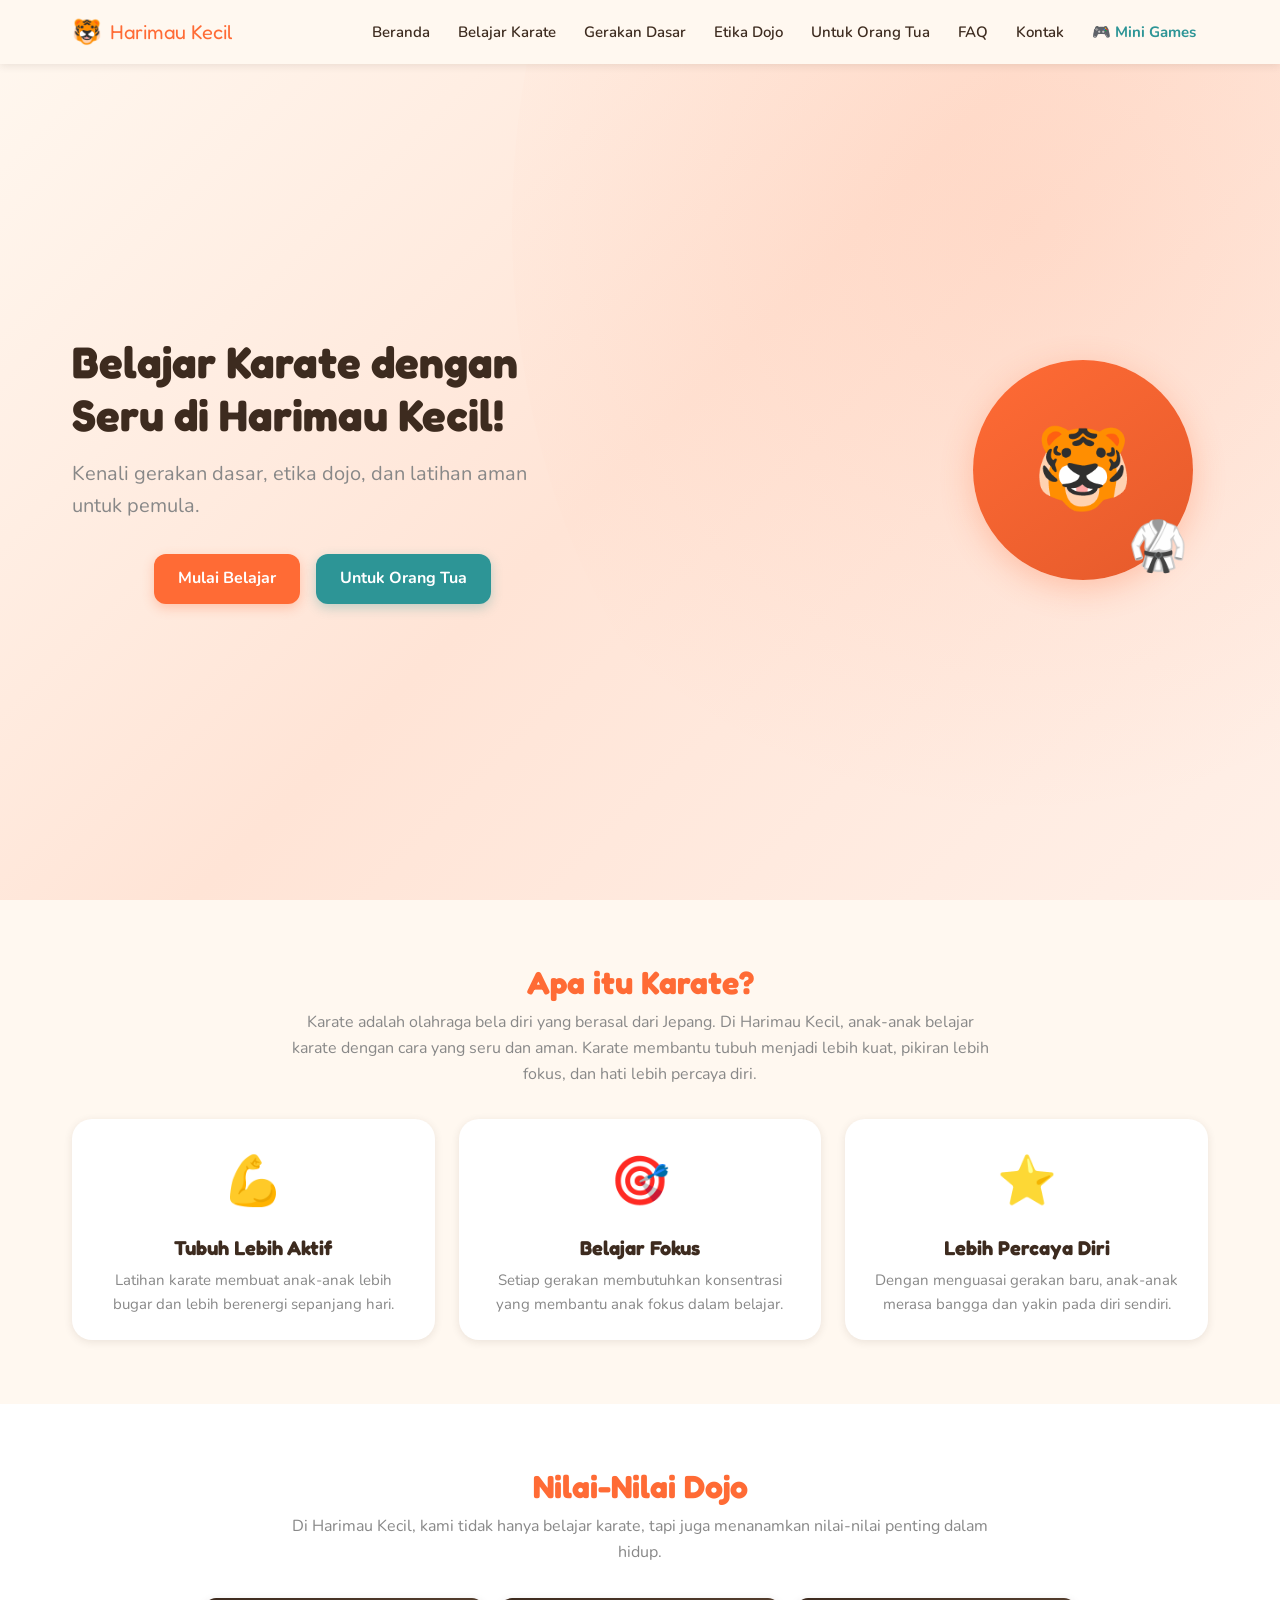
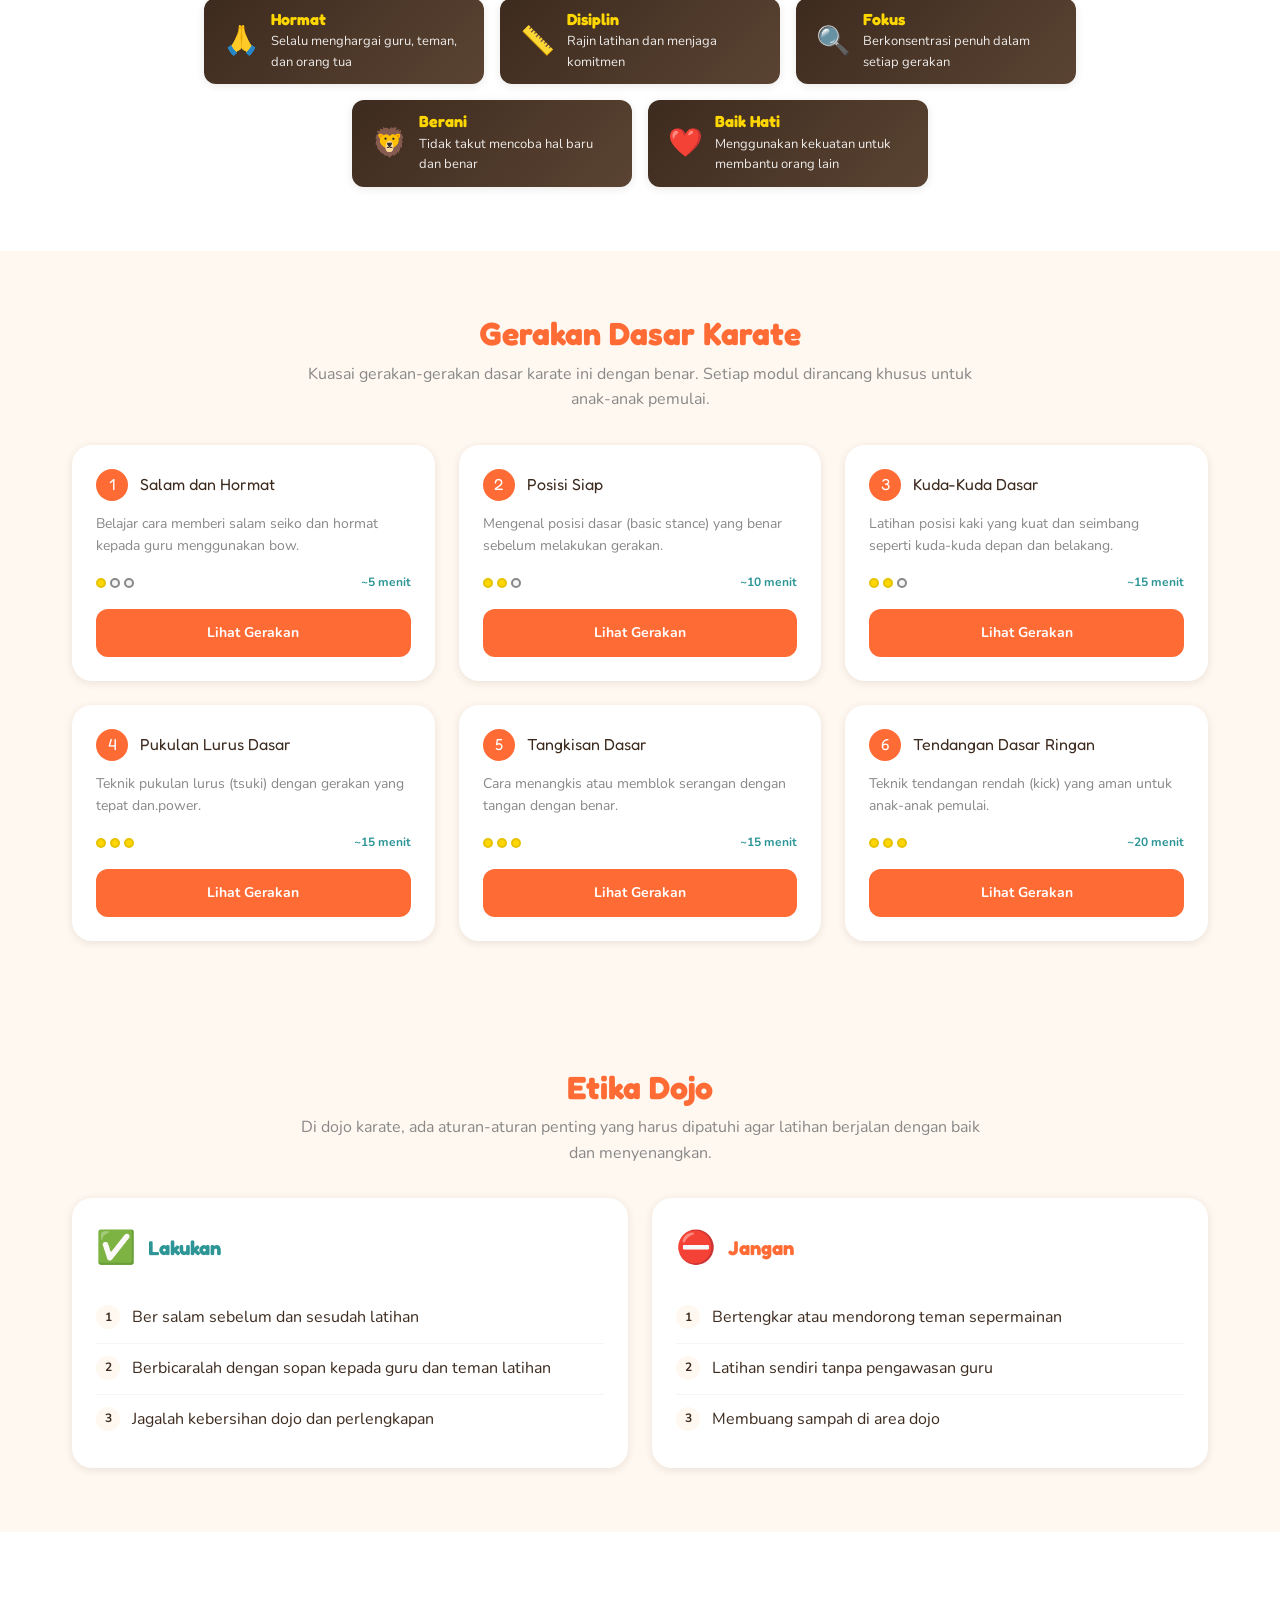
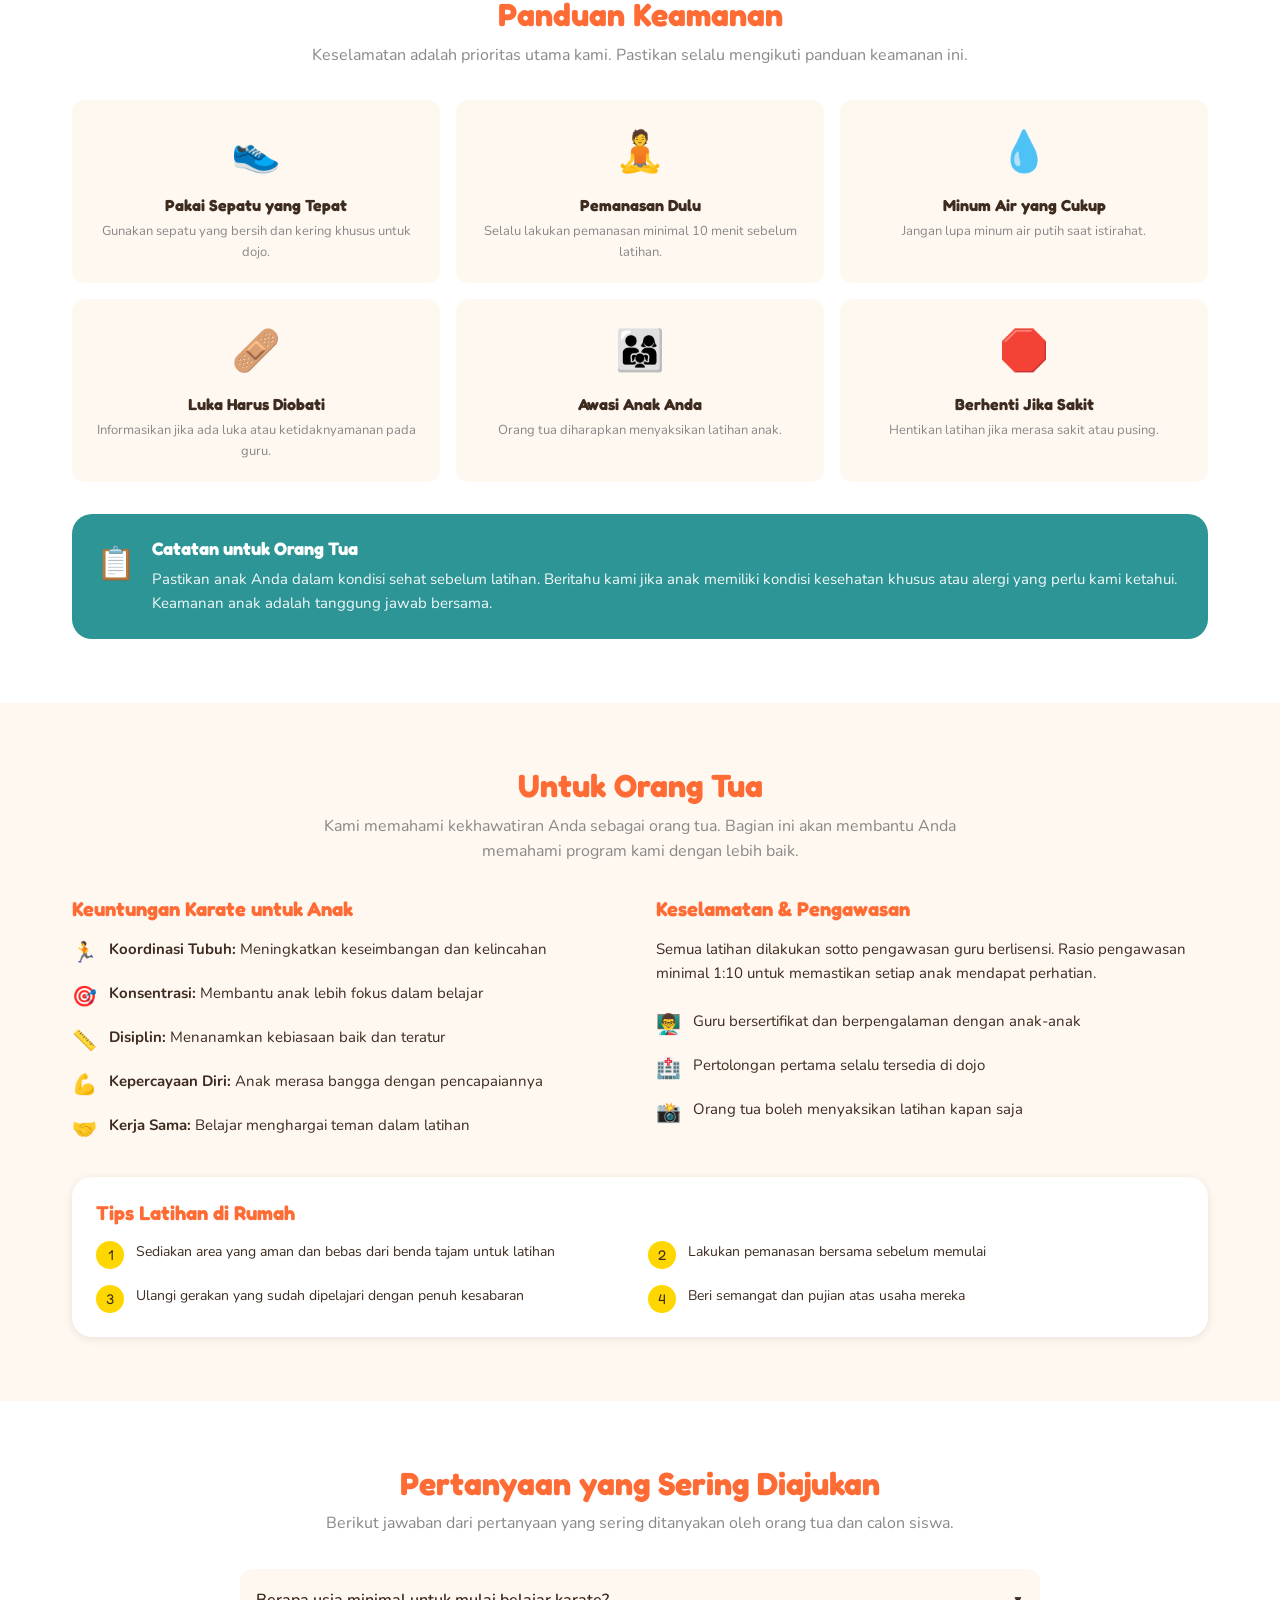
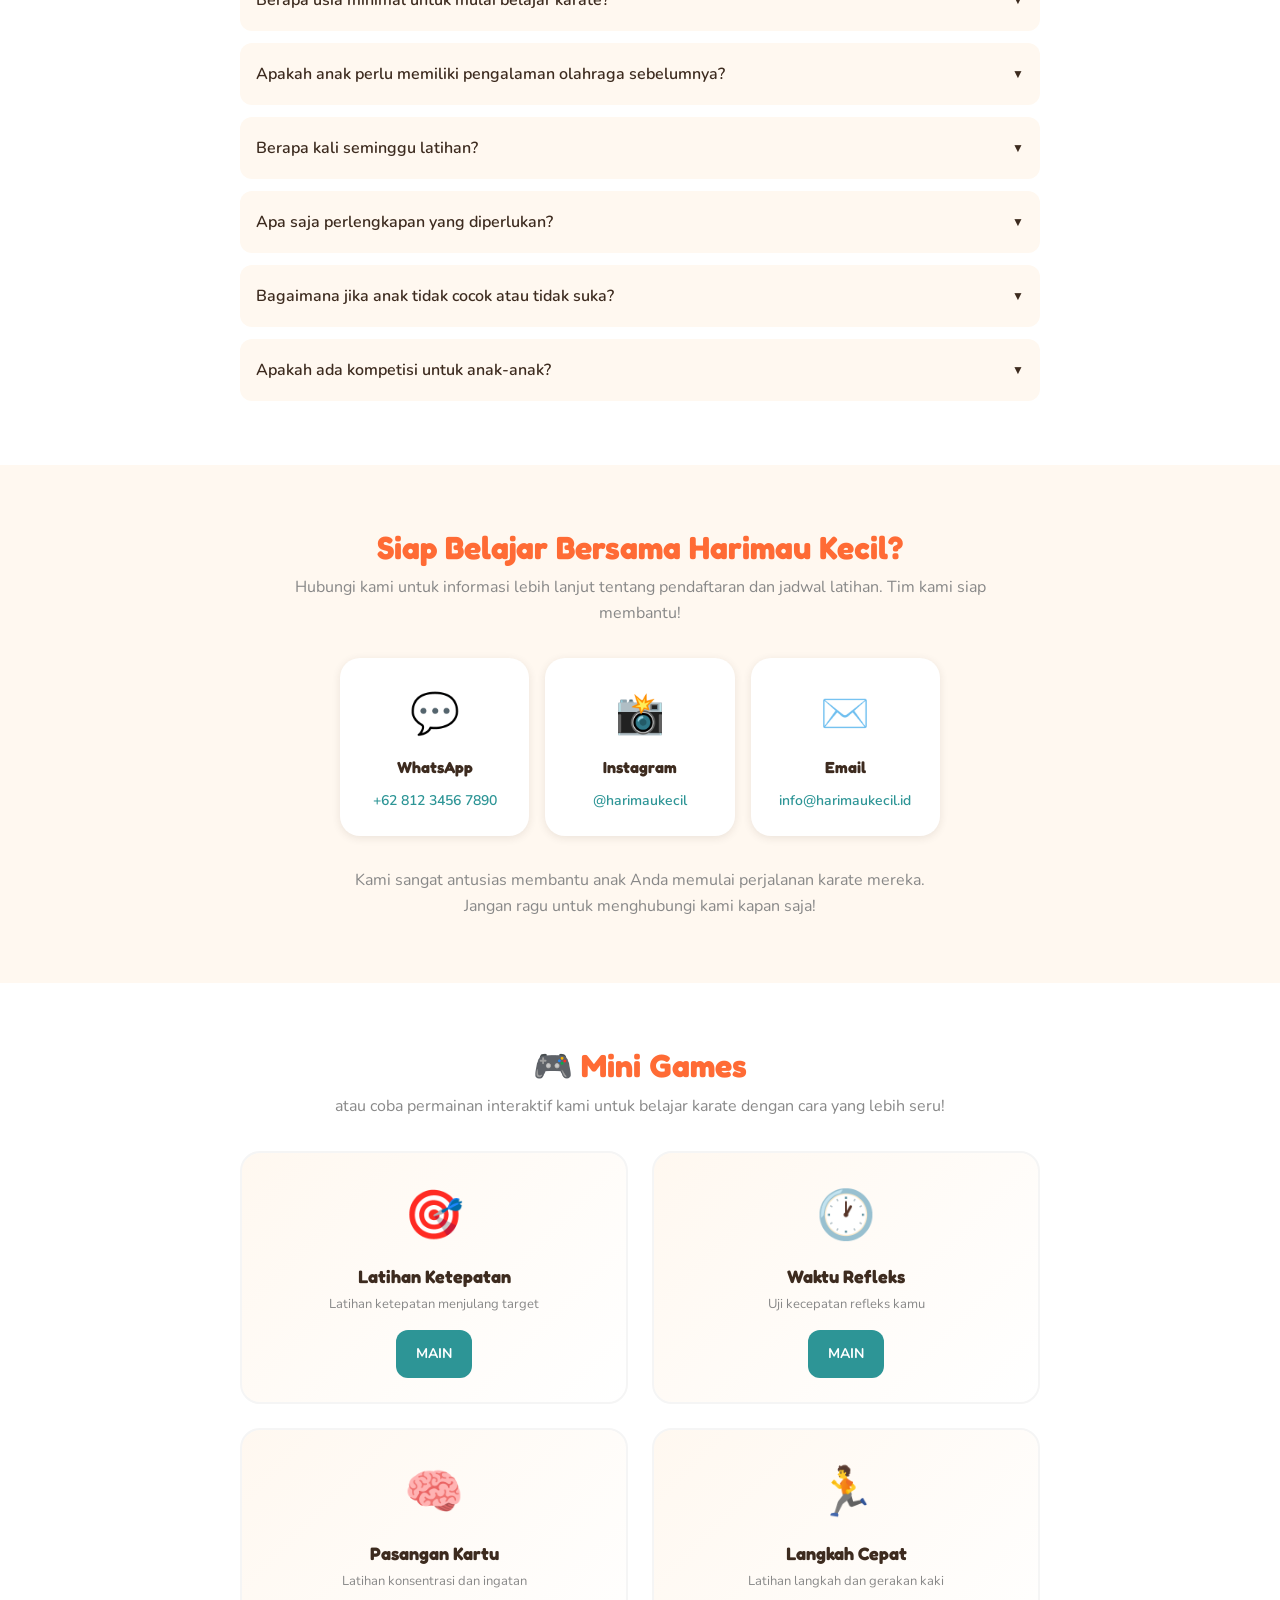
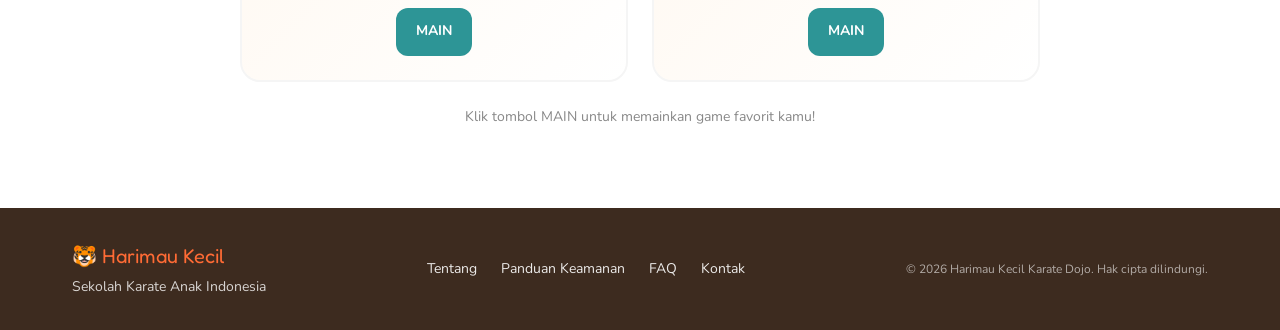
==== commit 8f202b09: "Fix: Replace English words and garbled Chinese text with Indonesian - Changed 'energized' to 'lebih " ====
--- a/harimau-kecil/index.html
+++ b/harimau-kecil/index.html
@@ -69,7 +69,7 @@
           <div class="benefit-card" data-animate="fade-up">
             <div class="benefit-icon">💪</div>
             <h3 class="benefit-title">Tubuh Lebih Aktif</h3>
-            <p class="benefit-desc">Latihan karate membuat anak-anak lebih bugar dan energized sepanjang hari.</p>
+            <p class="benefit-desc">Latihan karate membuat anak-anak lebih bugar dan lebih berenergi sepanjang hari.</p>
           </div>
           <div class="benefit-card" data-animate="fade-up">
             <div class="benefit-icon">🎯</div>
@@ -265,7 +265,7 @@
               </li>
               <li>
                 <span class="etika-bullet">2</span>
-                <span>Ber之说 kepada guru dan teman latihan</span>
+                <span>Berbicaralah dengan sopan kepada guru dan teman latihan</span>
               </li>
               <li>
                 <span class="etika-bullet">3</span>
@@ -306,7 +306,7 @@
           <div class="safety-card" data-animate="fade-up">
             <div class="safety-icon">👟</div>
             <h3 class="safety-title">Pakai Sepatu yang Tepat</h3>
-            <p class="safety-desc">Gunakan footwear yang bersih dan kering khusus untuk dojo.</p>
+            <p class="safety-desc">Gunakan sepatu yang bersih dan kering khusus untuk dojo.</p>
           </div>
           <div class="safety-card" data-animate="fade-up">
             <div class="safety-icon">🧘</div>
@@ -352,7 +352,7 @@
         
         <div class="ortu-grid">
           <div class="ortu-benefits" data-animate="fade-up">
-            <h3 class="ortu-subtitle">Benefits Karate untuk Anak</h3>
+            <h3 class="ortu-subtitle">Keuntungan Karate untuk Anak</h3>
             <ul class="ortu-list">
               <li>
                 <span class="ortu-icon">🏃</span>
@@ -460,7 +460,7 @@
               <span class="faq-icon" aria-hidden="true">▼</span>
             </button>
             <div class="faq-answer" id="faq-4" hidden>
-              <p>Untuk pemula, anak只需要 pakaian longgar yang nyaman dan bersih. Peralatan seperti pet (bantalan) dan helm akan disediakan oleh dojo.</p>
+              <p>Untuk pemula, anak hanya perlu pakaian longgar yang nyaman dan bersih. Peralatan seperti pet (bantalan) dan helm akan disediakan oleh dojo.</p>
             </div>
           </div>
           <div class="faq-item" role="listitem">
@@ -519,30 +519,30 @@
         <div class="games-grid">
           <div class="game-card" data-animate="fade-up">
             <div class="game-icon">🎯</div>
-            <h3 class="game-title">Latihan Aim</h3>
+            <h3 class="game-title">Latihan Ketepatan</h3>
             <p class="game-desc">Latihan ketepatan menjulang target</p>
-            <a href="/karate-dojo/index.html?game=aim" class="btn btn-game">PLAY</a>
+            <a href="/karate-dojo/index.html?game=aim" class="btn btn-game">MAIN</a>
           </div>
           <div class="game-card" data-animate="fade-up">
             <div class="game-icon">🕐</div>
-            <h3 class="game-title">Reflex Time</h3>
+            <h3 class="game-title">Waktu Refleks</h3>
             <p class="game-desc">Uji kecepatan refleks kamu</p>
-            <a href="/karate-dojo/index.html?game=reflex" class="btn btn-game">PLAY</a>
+            <a href="/karate-dojo/index.html?game=reflex" class="btn btn-game">MAIN</a>
           </div>
           <div class="game-card" data-animate="fade-up">
             <div class="game-icon">🧠</div>
-            <h3 class="game-title">Memory Match</h3>
+            <h3 class="game-title">Pasangan Kartu</h3>
             <p class="game-desc">Latihan konsentrasi dan ingatan</p>
-            <a href="/karate-dojo/index.html?game=memory" class="btn btn-game">PLAY</a>
+            <a href="/karate-dojo/index.html?game=memory" class="btn btn-game">MAIN</a>
           </div>
           <div class="game-card" data-animate="fade-up">
             <div class="game-icon">🏃</div>
-            <h3 class="game-title">Quick Step</h3>
+            <h3 class="game-title">Langkah Cepat</h3>
             <p class="game-desc">Latihan langkah dan gerakan kaki</p>
-            <a href="/karate-dojo/index.html?game=step" class="btn btn-game">PLAY</a>
-          </div>
-        </div>
-        <p class="games-note" data-animate="fade-up">Klik tombol PLAY untuk memainkan game favorit kamu!</p>
+            <a href="/karate-dojo/index.html?game=step" class="btn btn-game">MAIN</a>
+          </div>
+        </div>
+        <p class="games-note" data-animate="fade-up">Klik tombol MAIN untuk memainkan game favorit kamu!</p>
       </div>
     </section>
   </main>
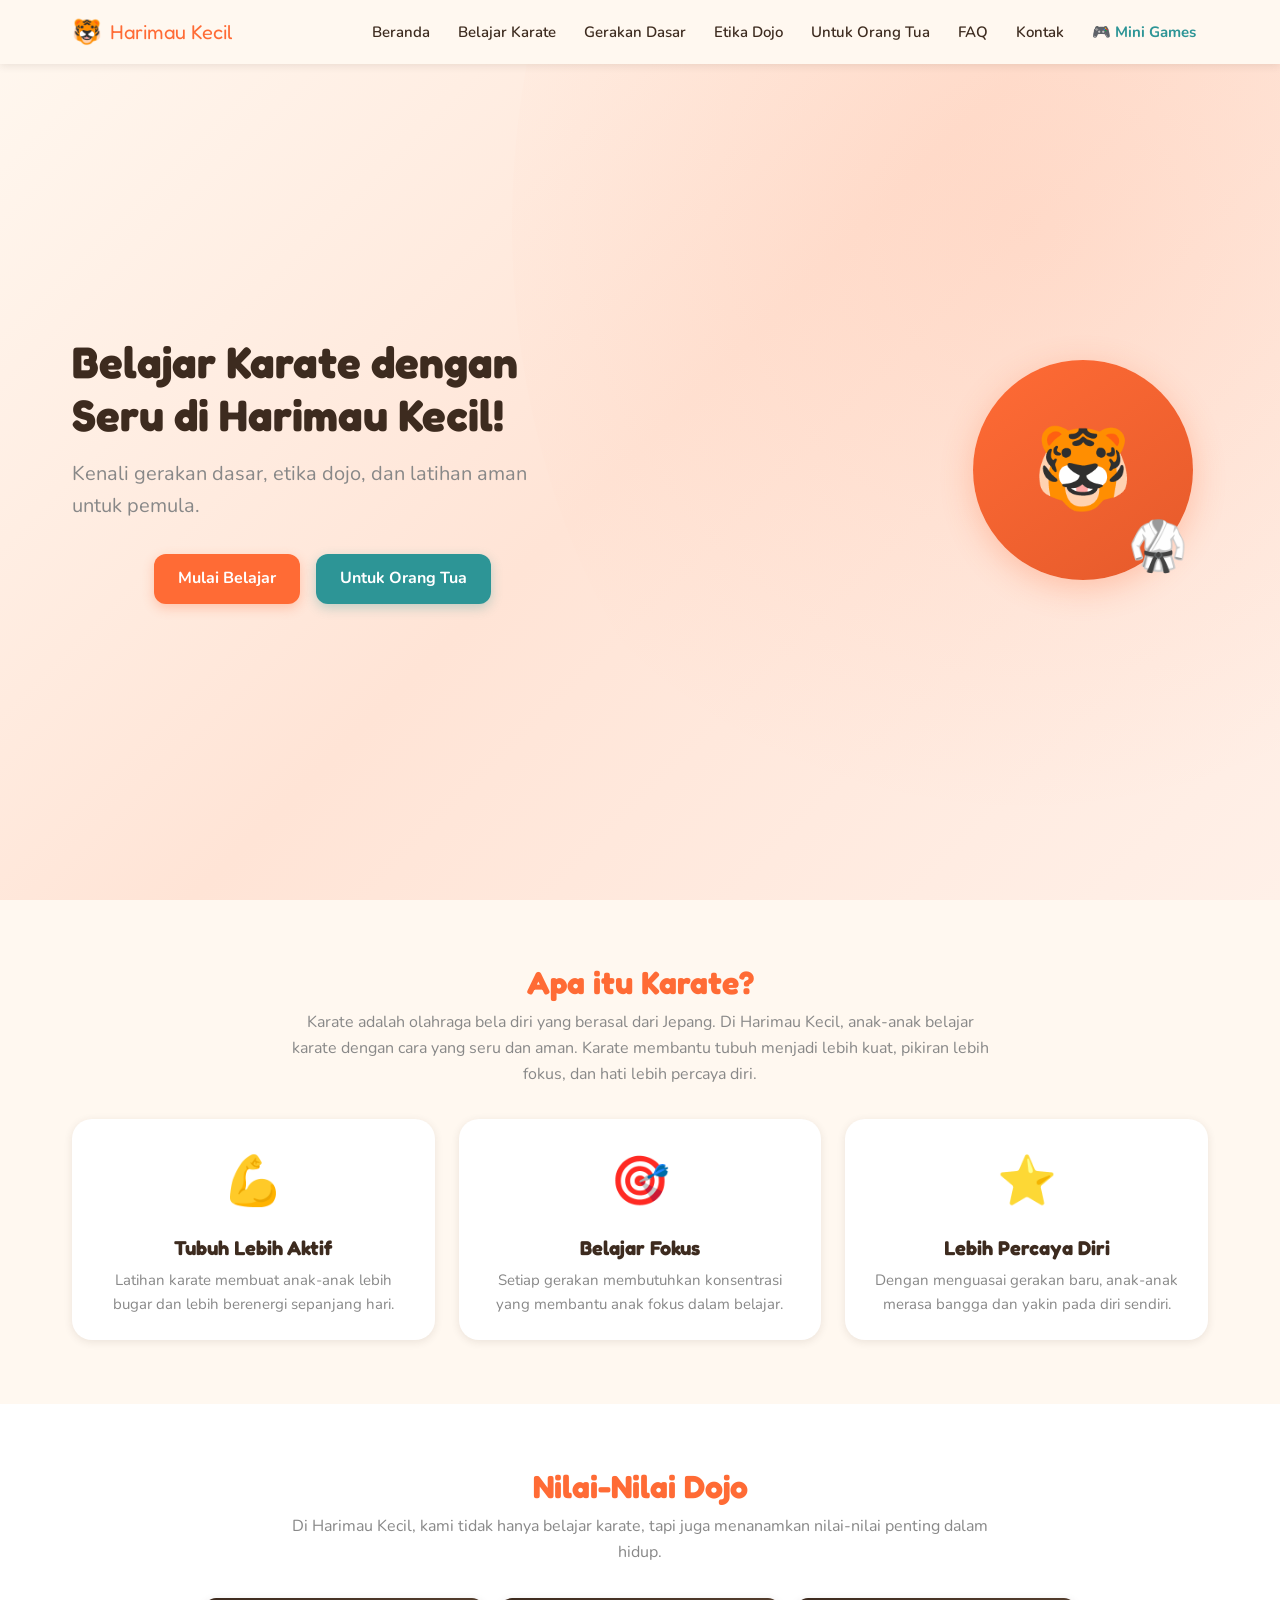
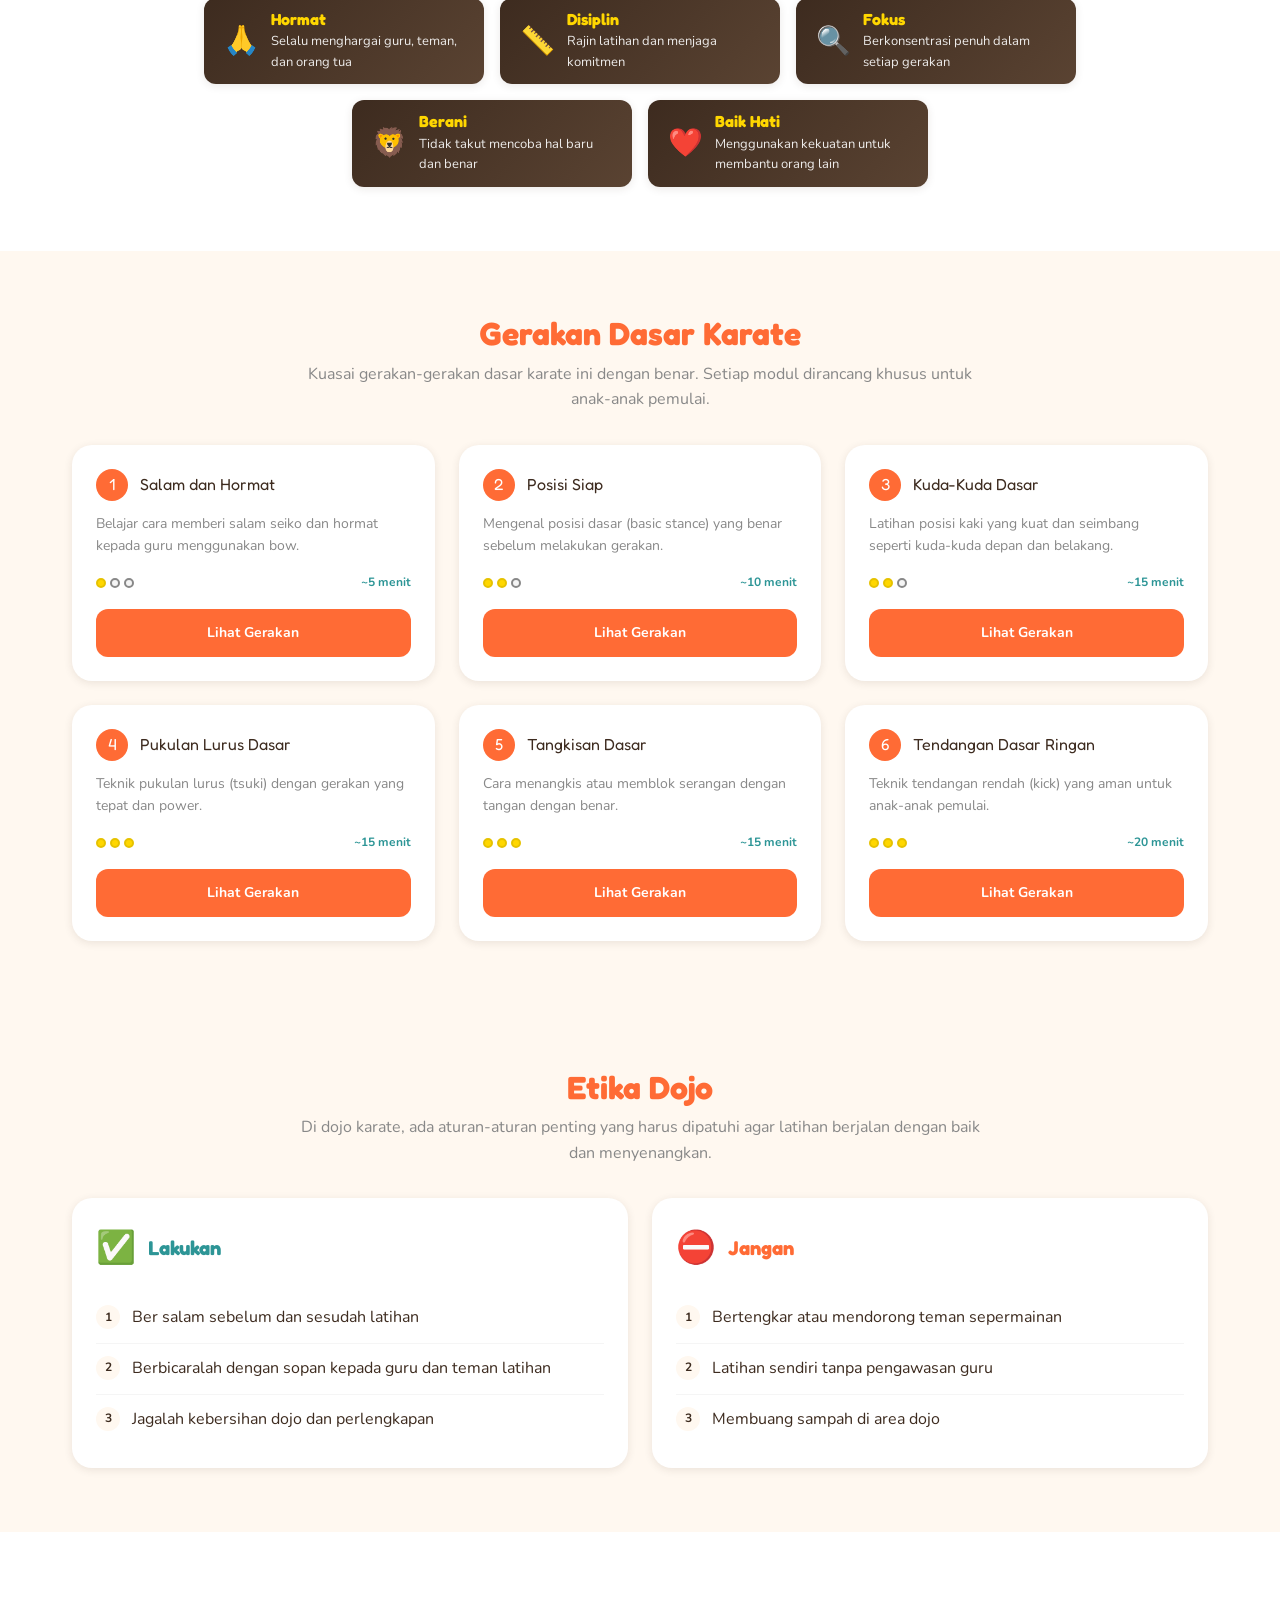
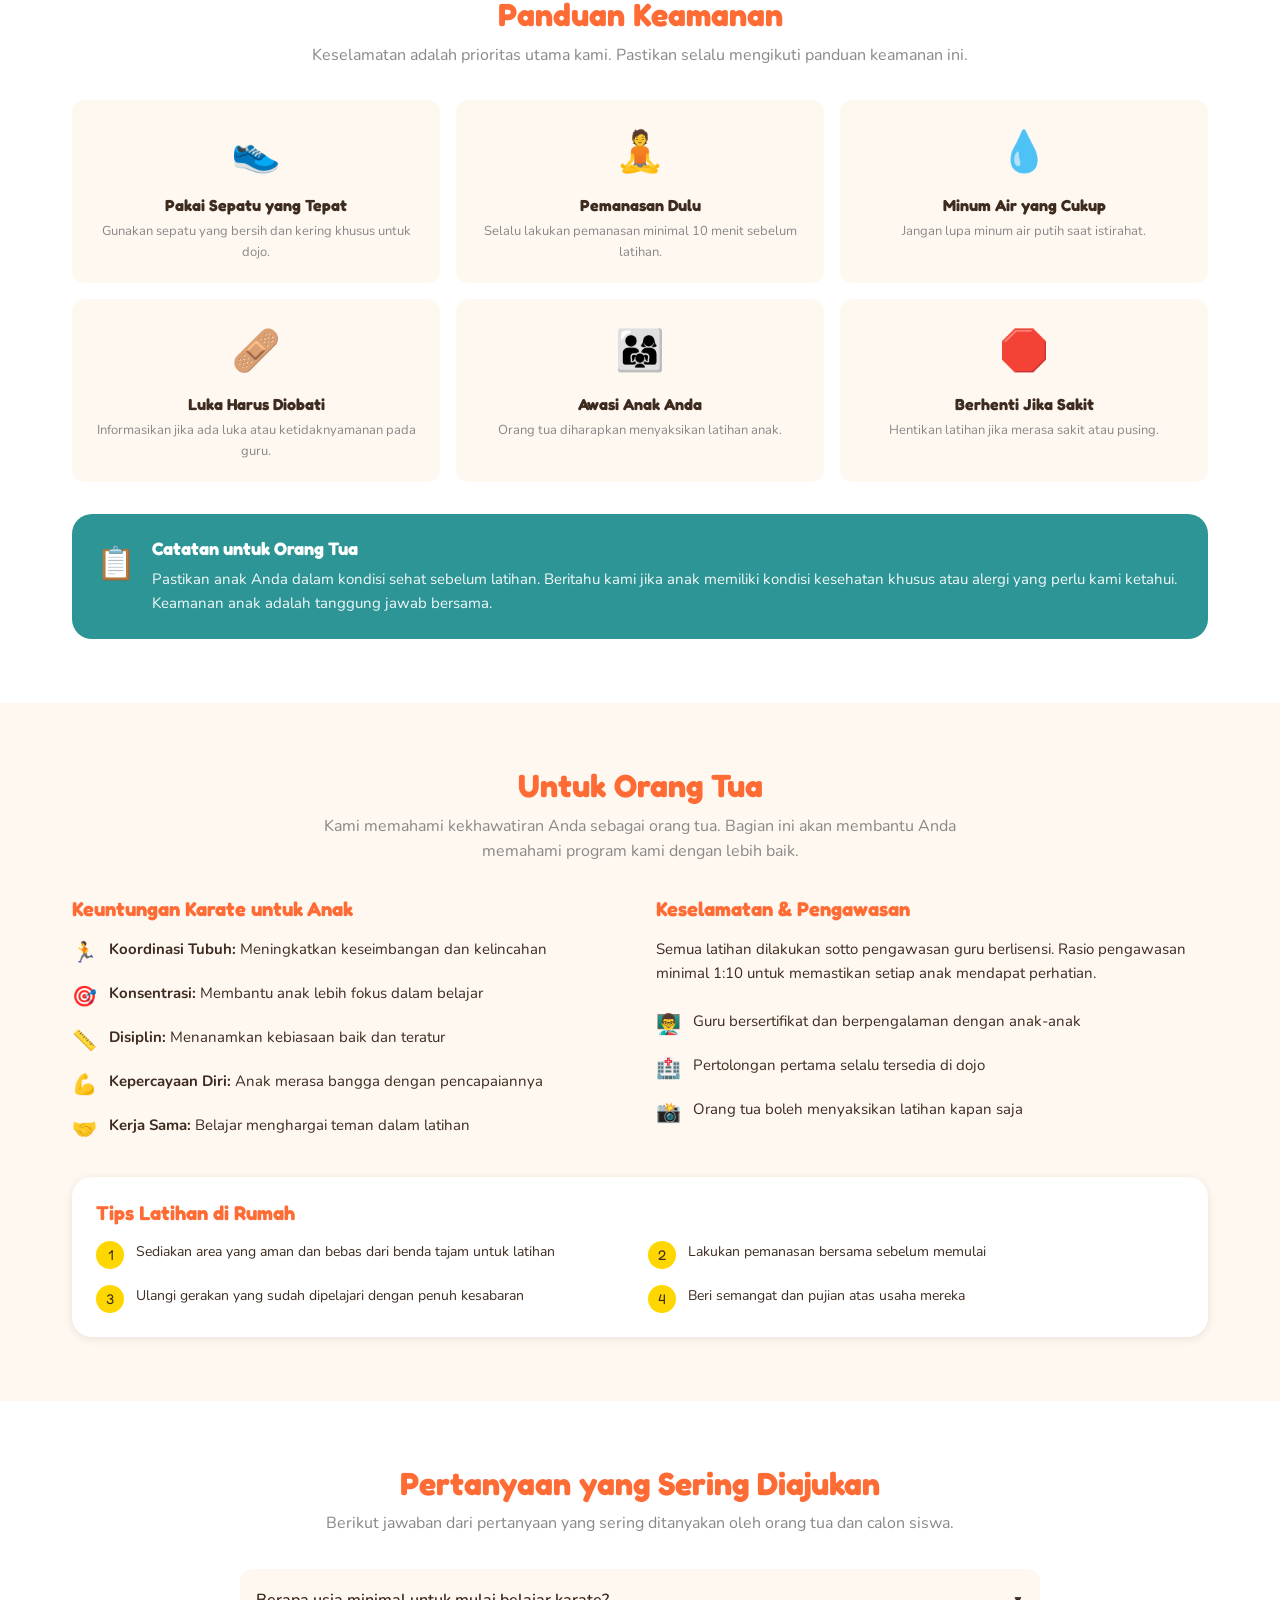
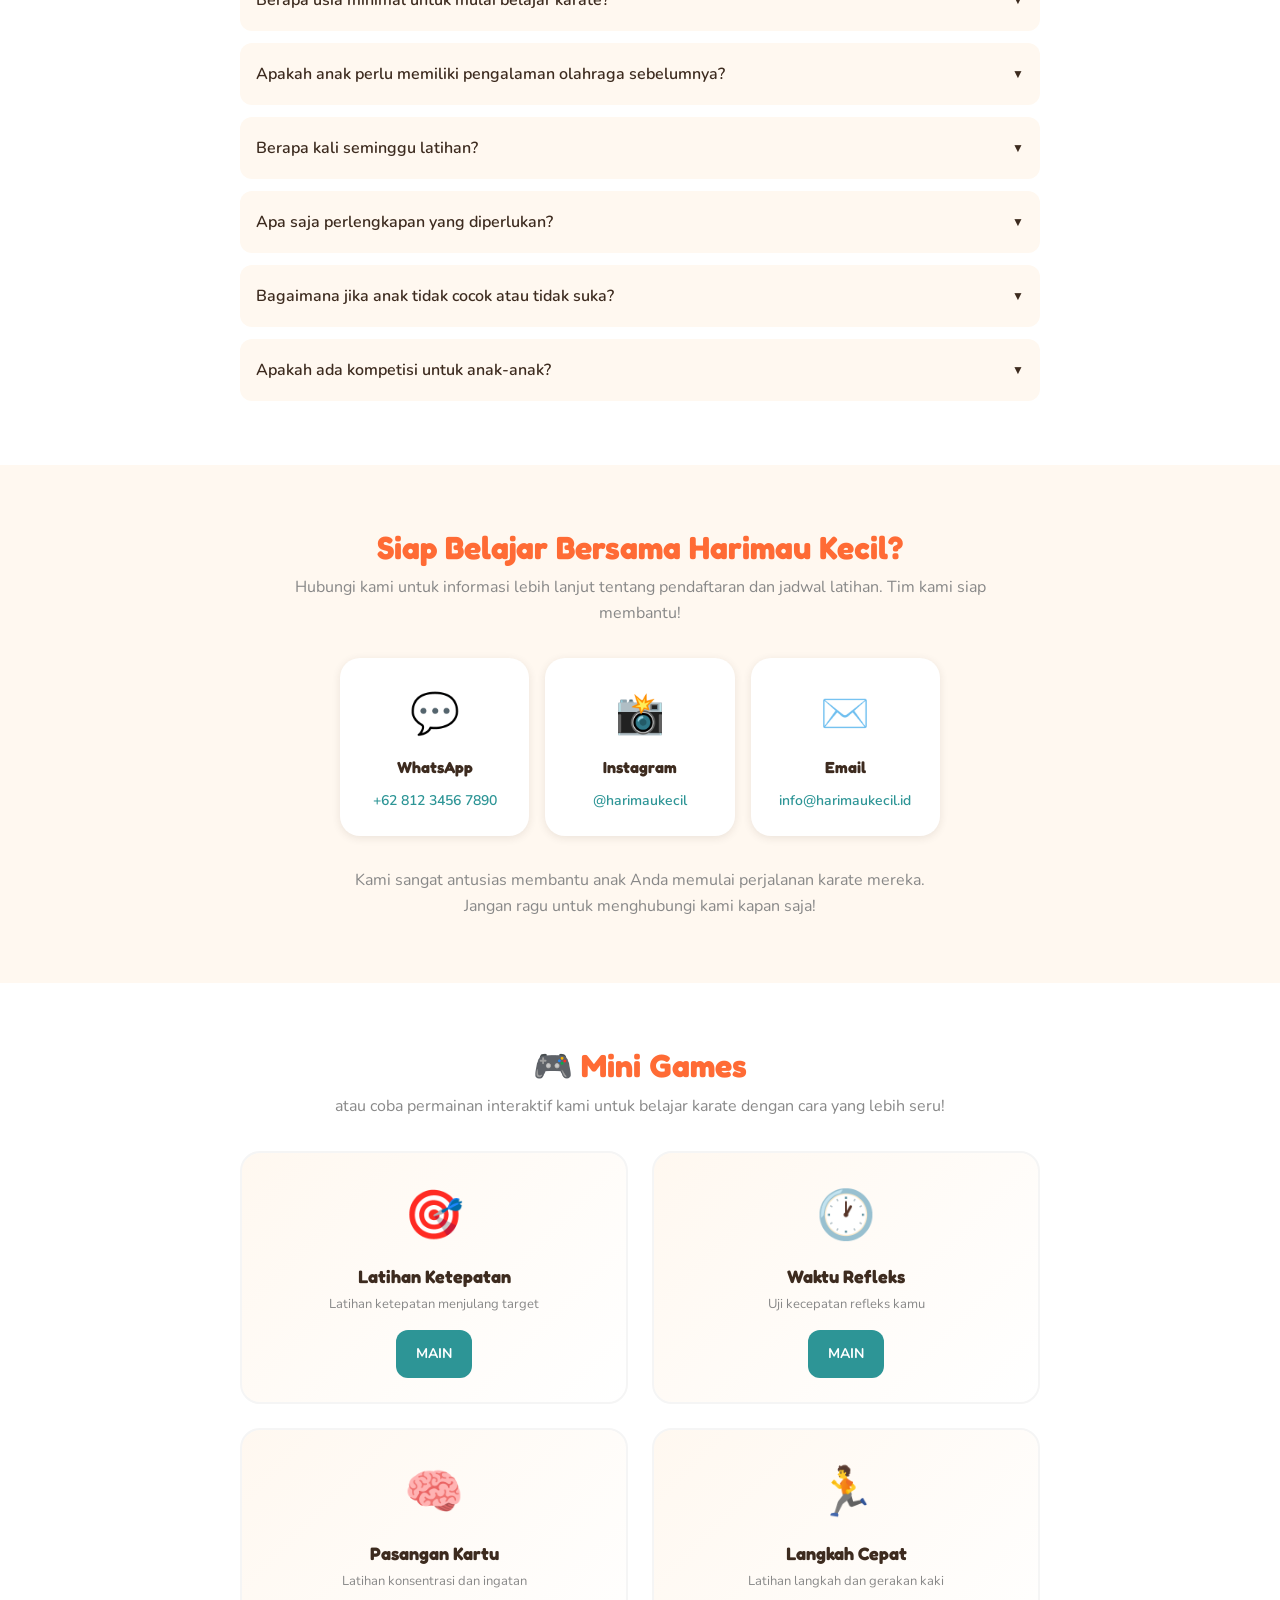
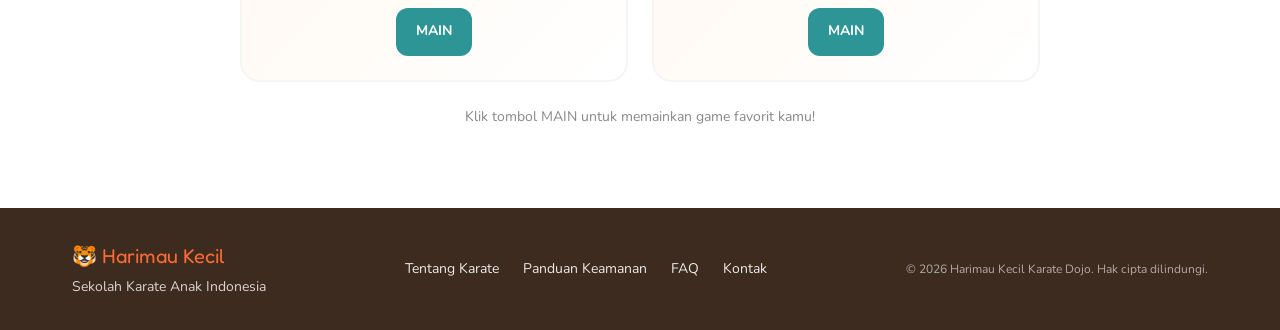
==== commit 1d0a21ba: "fix: Sari kid test" ====
--- a/harimau-kecil/index.html
+++ b/harimau-kecil/index.html
@@ -32,7 +32,7 @@
           <li><a href="#ortu" class="nav-link">Untuk Orang Tua</a></li>
           <li><a href="#faq" class="nav-link">FAQ</a></li>
           <li><a href="#kontak" class="nav-link">Kontak</a></li>
-          <li><a href="/karate-dojo/index.html" class="nav-link nav-games">🎮 Mini Games</a></li>
+          <li><a href="../karate-dojo/index.html" class="nav-link nav-games">🎮 Mini Games</a></li>
         </ul>
       </nav>
     </div>
@@ -196,7 +196,7 @@
               <span class="module-number">4</span>
               <span class="module-title">Pukulan Lurus Dasar</span>
             </div>
-            <p class="module-desc">Teknik pukulan lurus (tsuki) dengan gerakan yang tepat dan.power.</p>
+            <p class="module-desc">Teknik pukulan lurus (tsuki) dengan gerakan yang tepat dan power.</p>
             <div class="module-meta">
               <div class="difficulty">
                 <span class="dot dot-filled"></span>
@@ -521,25 +521,25 @@
             <div class="game-icon">🎯</div>
             <h3 class="game-title">Latihan Ketepatan</h3>
             <p class="game-desc">Latihan ketepatan menjulang target</p>
-            <a href="/karate-dojo/index.html?game=aim" class="btn btn-game">MAIN</a>
+            <a href="../karate-dojo/index.html?game=aim" class="btn btn-game">MAIN</a>
           </div>
           <div class="game-card" data-animate="fade-up">
             <div class="game-icon">🕐</div>
             <h3 class="game-title">Waktu Refleks</h3>
             <p class="game-desc">Uji kecepatan refleks kamu</p>
-            <a href="/karate-dojo/index.html?game=reflex" class="btn btn-game">MAIN</a>
+            <a href="../karate-dojo/index.html?game=reflex" class="btn btn-game">MAIN</a>
           </div>
           <div class="game-card" data-animate="fade-up">
             <div class="game-icon">🧠</div>
             <h3 class="game-title">Pasangan Kartu</h3>
             <p class="game-desc">Latihan konsentrasi dan ingatan</p>
-            <a href="/karate-dojo/index.html?game=memory" class="btn btn-game">MAIN</a>
+            <a href="../karate-dojo/index.html?game=memory" class="btn btn-game">MAIN</a>
           </div>
           <div class="game-card" data-animate="fade-up">
             <div class="game-icon">🏃</div>
             <h3 class="game-title">Langkah Cepat</h3>
             <p class="game-desc">Latihan langkah dan gerakan kaki</p>
-            <a href="/karate-dojo/index.html?game=step" class="btn btn-game">MAIN</a>
+            <a href="../karate-dojo/index.html?game=step" class="btn btn-game">MAIN</a>
           </div>
         </div>
         <p class="games-note" data-animate="fade-up">Klik tombol MAIN untuk memainkan game favorit kamu!</p>
@@ -556,7 +556,7 @@
       </div>
       <nav class="footer-nav" aria-label="Navigasi footer">
         <ul class="footer-links">
-          <li><a href="#belajar">Tentang</a></li>
+          <li><a href="#belajar">Tentang Karate</a></li>
           <li><a href="#keamanan">Panduan Keamanan</a></li>
           <li><a href="#faq">FAQ</a></li>
           <li><a href="#kontak">Kontak</a></li>
--- a/harimau-kecil/css/style.css
+++ b/harimau-kecil/css/style.css
@@ -1,9 +1,9 @@
 /* ========================================
    Harimau Kecil - Karate Dojo CSS
-   Mobile-First Responsive Design
-   ======================================== */
-
-/* CSS Custom Properties */
+   Desain Responsif Mobile-First
+   ======================================== */
+
+/* Properti Kustom CSS */
 :root {
   --color-primary: #FF6B35;
   --color-primary-dark: #e55a2b;
@@ -31,7 +31,7 @@
   --shadow-lg: 0 8px 32px var(--color-shadow);
 }
 
-/* Reset & Base */
+/* Reset & Dasar */
 *, *::before, *::after {
   box-sizing: border-box;
   margin: 0;
@@ -87,7 +87,7 @@
   list-style: none;
 }
 
-/* Typography */
+/* Tipografi */
 h1, h2, h3, h4 {
   font-family: var(--font-heading);
   line-height: 1.2;
@@ -103,7 +103,7 @@
   margin-bottom: 1rem;
 }
 
-/* Container */
+/* Kontainer */
 .container {
   width: 100%;
   max-width: 1200px;
@@ -170,7 +170,7 @@
   }
 }
 
-/* Hamburger */
+/* Menu Hamburger */
 .hamburger {
   display: flex;
   flex-direction: column;
@@ -203,7 +203,7 @@
   transform: rotate(-45deg) translate(5px, -6px);
 }
 
-/* Navigation */
+/* Navigasi */
 .nav {
   position: fixed;
   top: 0;
@@ -306,7 +306,7 @@
 }
 
 /* ========================================
-   Buttons
+   Tombol
    ======================================== */
 .btn {
   display: inline-flex;
@@ -376,7 +376,7 @@
 }
 
 /* ========================================
-   Hero Section
+   Bagian Hero
    ======================================== */
 .hero {
   position: relative;
@@ -521,7 +521,7 @@
 }
 
 /* ========================================
-   Sections
+   Bagian-bagian
    ======================================== */
 .section {
   padding: 3rem 0;
@@ -547,7 +547,7 @@
 }
 
 /* ========================================
-   Benefits Cards
+   Kartu Keuntungan
    ======================================== */
 .benefits-grid {
   display: grid;
@@ -600,7 +600,7 @@
 }
 
 /* ========================================
-   Nilai Dojo Badges
+   Lencana Nilai Dojo
    ======================================== */
 .section-nilai {
   background-color: var(--color-white);
@@ -650,7 +650,7 @@
 }
 
 /* ========================================
-   Module Cards
+   Kartu Modul
    ======================================== */
 .modules-grid {
   display: grid;
@@ -827,7 +827,7 @@
 }
 
 /* ========================================
-   Safety Section
+   Bagian Keamanan
    ======================================== */
 .section-keamanan {
   background-color: var(--color-white);
@@ -1009,7 +1009,7 @@
 }
 
 /* ========================================
-   FAQ Accordion
+   FAQ Akordeon
    ======================================== */
 .section-faq {
   background-color: var(--color-white);
@@ -1402,7 +1402,7 @@
 }
 
 /* ========================================
-   Animations
+   Animasi
    ======================================== */
 [data-animate] {
   opacity: 0;
@@ -1424,7 +1424,7 @@
 }
 
 /* ========================================
-   Utility Classes
+   Kelas Utilitas
    ======================================== */
 .sr-only {
   position: absolute;
